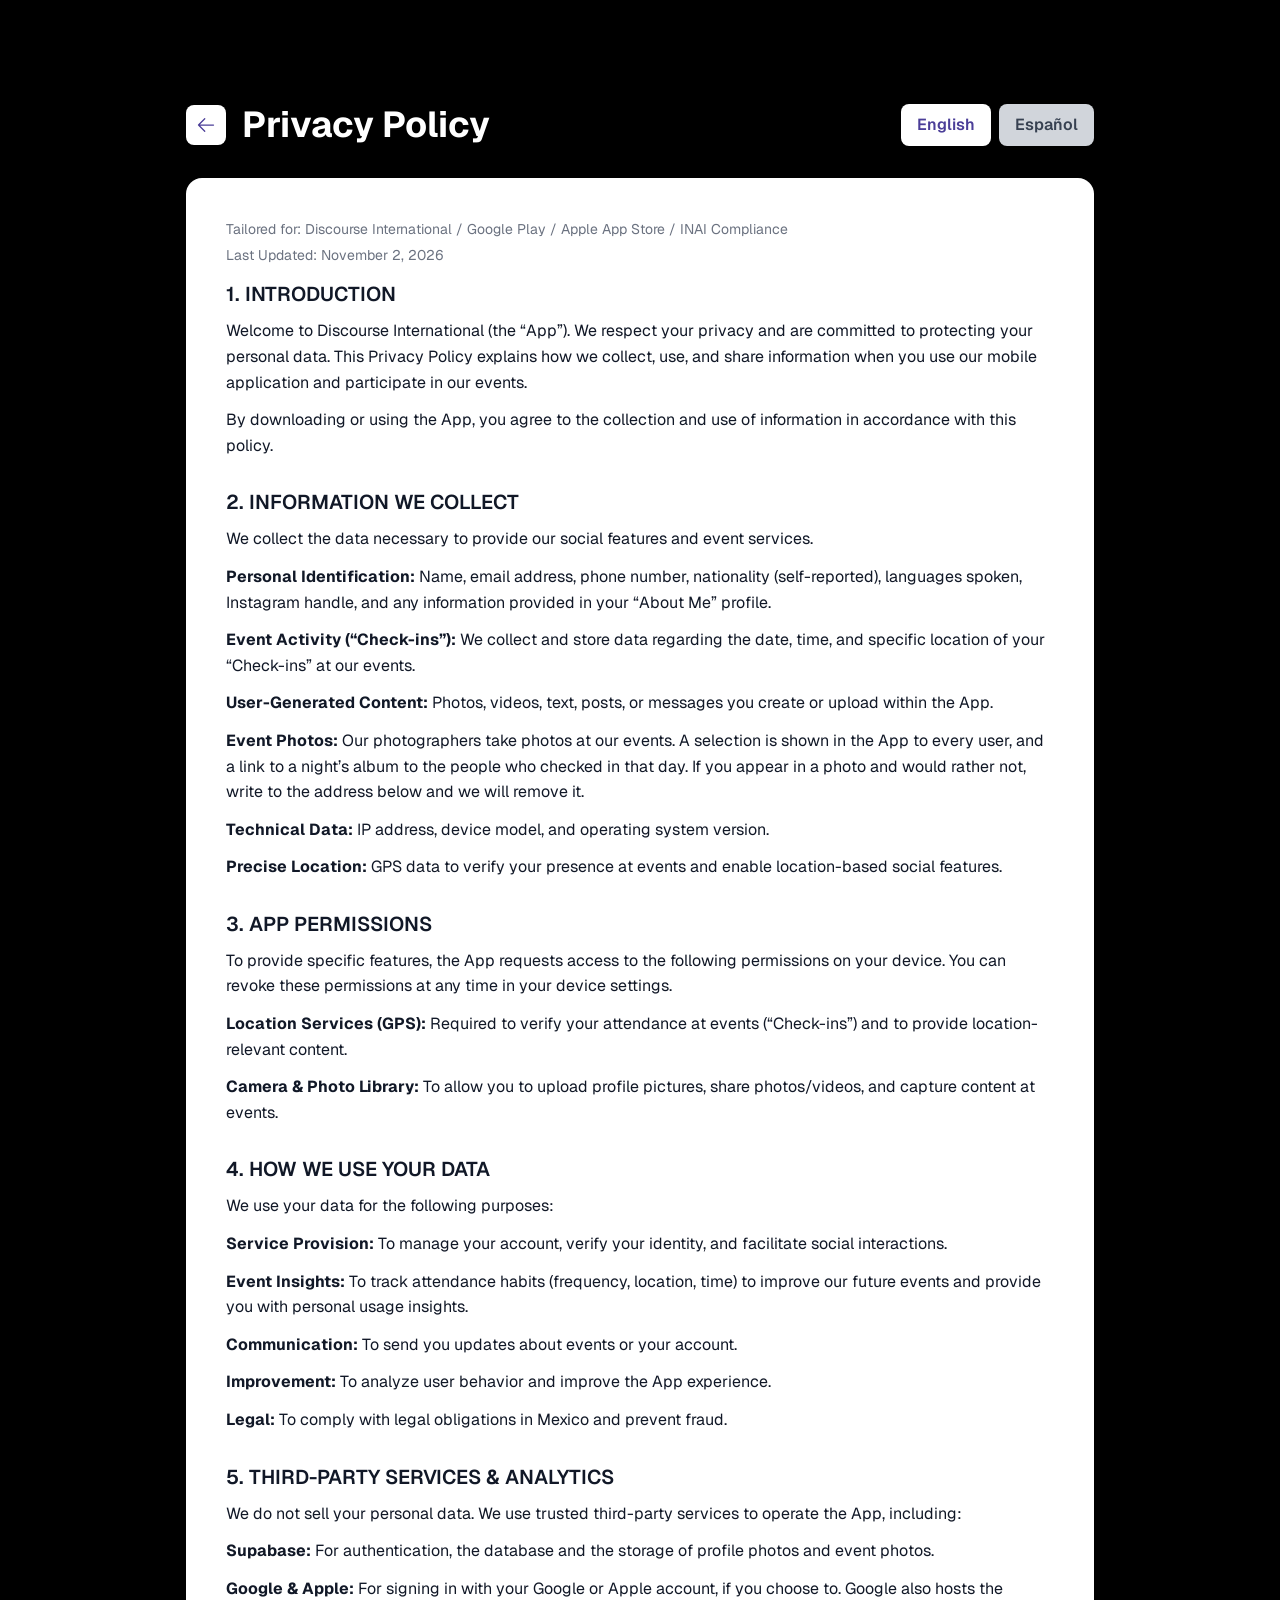
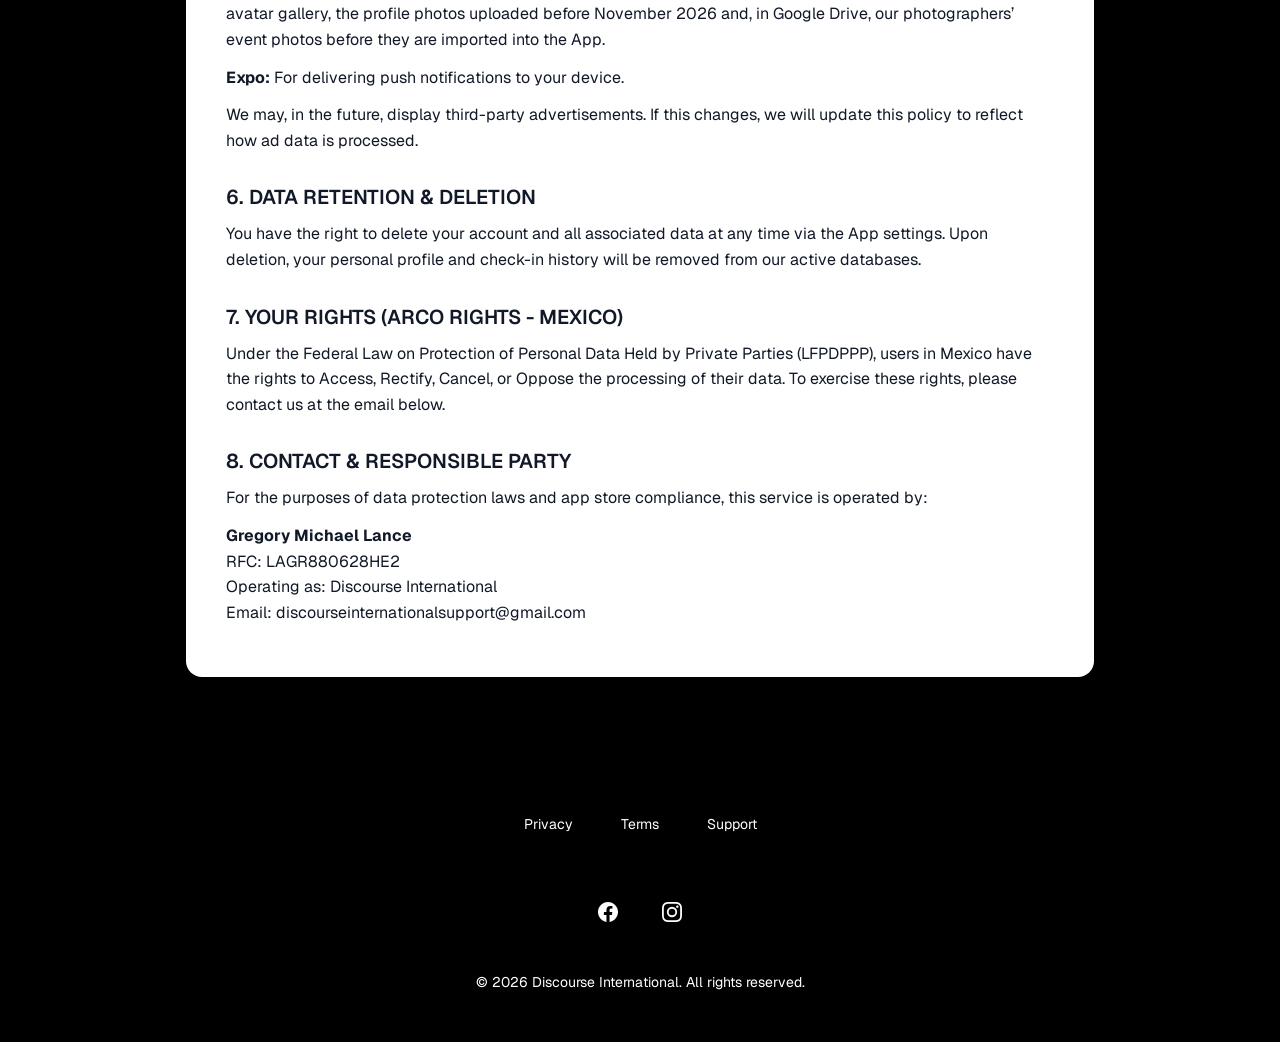
==== privacy.html @ 1c08fb24 "Discourse International website: static site for GitHub Pages Home, privacy policy, terms of service" ====
<!doctype html>
<html lang="en">
<head>
<meta charset="utf-8">
<meta name="viewport" content="width=device-width, initial-scale=1">
<title>Privacy Policy · Discourse International</title>
<meta name="description" content="Privacy policy of the Discourse International app.">
<link rel="canonical" href="https://discourseinternational.com/privacy">
<meta property="og:title" content="Privacy Policy · Discourse International">
<meta property="og:description" content="Privacy policy of the Discourse International app.">
<meta property="og:image" content="https://discourseinternational.com/assets/discourse-home.jpg">
<meta name="theme-color" content="#000000">
<link rel="icon" href="/favicon.ico" sizes="48x48">
<link rel="preconnect" href="https://fonts.googleapis.com">
<link rel="preconnect" href="https://fonts.gstatic.com" crossorigin>
<link rel="stylesheet" href="https://fonts.googleapis.com/css2?family=Geist:wght@400;600;700&family=Geist+Mono:wght@300;400;600;700&display=swap">
<link rel="stylesheet" href="/assets/site.css">
</head>
<body>
<main class="page">
  <header class="bar">
    <div class="bar-title">
      <a class="back" href="/" aria-label="Back to home"><svg xmlns="http://www.w3.org/2000/svg" fill="none" viewBox="0 0 24 24" stroke-width="1.5" stroke="currentColor" aria-hidden="true"><path stroke-linecap="round" stroke-linejoin="round" d="M10.5 19.5 3 12m0 0 7.5-7.5M3 12h18"></path></svg></a>
      <h1><span data-lang="en">Privacy Policy</span><span data-lang="es" hidden>Política de privacidad</span></h1>
    </div>
    <div class="lang" role="group" aria-label="Language">
      <button type="button" data-set="en" aria-pressed="true">English</button>
      <button type="button" data-set="es" aria-pressed="false">Español</button>
    </div>
  </header>
  <div class="card">
    <section data-lang="en" lang="en">
<p class="meta">Tailored for: Discourse International / Google Play / Apple App Store / INAI Compliance</p>
<p class="meta">Last Updated: November 2, 2026</p>
<h2>1. INTRODUCTION</h2>
<p>Welcome to Discourse International (the &ldquo;App&rdquo;). We respect your privacy and are committed to protecting your personal data. This Privacy Policy explains how we collect, use, and share information when you use our mobile application and participate in our events.</p>
<p>By downloading or using the App, you agree to the collection and use of information in accordance with this policy.</p>
<h2>2. INFORMATION WE COLLECT</h2>
<p>We collect the data necessary to provide our social features and event services.</p>
<p><strong>Personal Identification:</strong> Name, email address, phone number, nationality (self-reported), languages spoken, Instagram handle, and any information provided in your &ldquo;About Me&rdquo; profile.</p>
<p><strong>Event Activity (&ldquo;Check-ins&rdquo;):</strong> We collect and store data regarding the date, time, and specific location of your &ldquo;Check-ins&rdquo; at our events.</p>
<p><strong>User-Generated Content:</strong> Photos, videos, text, posts, or messages you create or upload within the App.</p>
<p><strong>Event Photos:</strong> Our photographers take photos at our events. A selection is shown in the App to every user, and a link to a night&rsquo;s album to the people who checked in that day. If you appear in a photo and would rather not, write to the address below and we will remove it.</p>
<p><strong>Technical Data:</strong> IP address, device model, and operating system version.</p>
<p><strong>Precise Location:</strong> GPS data to verify your presence at events and enable location-based social features.</p>
<h2>3. APP PERMISSIONS</h2>
<p>To provide specific features, the App requests access to the following permissions on your device. You can revoke these permissions at any time in your device settings.</p>
<p><strong>Location Services (GPS):</strong> Required to verify your attendance at events (&ldquo;Check-ins&rdquo;) and to provide location-relevant content.</p>
<p><strong>Camera & Photo Library:</strong> To allow you to upload profile pictures, share photos/videos, and capture content at events.</p>
<h2>4. HOW WE USE YOUR DATA</h2>
<p>We use your data for the following purposes:</p>
<p><strong>Service Provision:</strong> To manage your account, verify your identity, and facilitate social interactions.</p>
<p><strong>Event Insights:</strong> To track attendance habits (frequency, location, time) to improve our future events and provide you with personal usage insights.</p>
<p><strong>Communication:</strong> To send you updates about events or your account.</p>
<p><strong>Improvement:</strong> To analyze user behavior and improve the App experience.</p>
<p><strong>Legal:</strong> To comply with legal obligations in Mexico and prevent fraud.</p>
<h2>5. THIRD-PARTY SERVICES & ANALYTICS</h2>
<p>We do not sell your personal data. We use trusted third-party services to operate the App, including:</p>
<p><strong>Supabase:</strong> For authentication, the database and the storage of profile photos and event photos.</p>
<p><strong>Google & Apple:</strong> For signing in with your Google or Apple account, if you choose to. Google also hosts the avatar gallery, the profile photos uploaded before November 2026 and, in Google Drive, our photographers&rsquo; event photos before they are imported into the App.</p>
<p><strong>Expo:</strong> For delivering push notifications to your device.</p>
<p>We may, in the future, display third-party advertisements. If this changes, we will update this policy to reflect how ad data is processed.</p>
<h2>6. DATA RETENTION & DELETION</h2>
<p>You have the right to delete your account and all associated data at any time via the App settings. Upon deletion, your personal profile and check-in history will be removed from our active databases.</p>
<h2>7. YOUR RIGHTS (ARCO RIGHTS - MEXICO)</h2>
<p>Under the Federal Law on Protection of Personal Data Held by Private Parties (LFPDPPP), users in Mexico have the rights to Access, Rectify, Cancel, or Oppose the processing of their data. To exercise these rights, please contact us at the email below.</p>
<h2>8. CONTACT & RESPONSIBLE PARTY</h2>
<p>For the purposes of data protection laws and app store compliance, this service is operated by:</p>
<p><strong>Gregory Michael Lance</strong><br>RFC: LAGR880628HE2<br>Operating as: Discourse International<br>Email: discourseinternationalsupport@gmail.com</p>
    </section>
    <section data-lang="es" lang="es" hidden>
<p class="meta">Diseñado para cumplimiento con INAI, Google Play y Apple App Store.</p>
<p class="meta">Última actualización: 2 de noviembre de 2026</p>
<h2>1. INTRODUCCIÓN</h2>
<p>Bienvenido a Discourse International (la &ldquo;App&rdquo;). Respetamos su privacidad y estamos comprometidos con la protección de sus datos personales. Este Aviso de Privacidad explica cómo recopilamos, usamos y compartimos su información cuando utiliza nuestra aplicación móvil y participa en nuestros eventos.</p>
<p>Al descargar o utilizar la App, usted acepta la recopilación y uso de información de acuerdo con esta política.</p>
<h2>2. INFORMACIÓN QUE RECOPILAMOS</h2>
<p>Recopilamos los datos necesarios para proporcionar nuestras funciones sociales y servicios de eventos.</p>
<p><strong>Identificación Personal:</strong> Nombre, correo electrónico, número de teléfono, nacionalidad (autorreportada), idiomas que habla, usuario de Instagram y cualquier información proporcionada en la sección &ldquo;Sobre mí&rdquo; de su perfil.</p>
<p><strong>Actividad en Eventos (&ldquo;Check-ins&rdquo;):</strong> Recopilamos y almacenamos datos sobre la fecha, hora y ubicación específica de sus registros de asistencia (&ldquo;check-ins&rdquo;) en nuestros eventos.</p>
<p><strong>Contenido Generado por el Usuario:</strong> Fotos, videos, texto, publicaciones o mensajes que usted crea o sube dentro de la App.</p>
<p><strong>Fotos de Eventos:</strong> Nuestros fotógrafos toman fotos en nuestros eventos. Una selección se muestra en la App a todos los usuarios, y el enlace al álbum de una noche a las personas que hicieron check-in ese día. Si aparece en una foto y prefiere no aparecer, escríbanos a la dirección indicada abajo y la retiraremos.</p>
<p><strong>Datos Técnicos:</strong> Dirección IP, modelo del dispositivo y versión del sistema operativo.</p>
<p><strong>Ubicación Precisa:</strong> Datos GPS para verificar su presencia en los eventos y habilitar funciones sociales basadas en la ubicación.</p>
<h2>3. PERMISOS DE LA APP</h2>
<p>Para proporcionar funciones específicas, la App solicita acceso a los siguientes permisos en su dispositivo. Puede revocar estos permisos en cualquier momento desde la configuración de su dispositivo.</p>
<p><strong>Servicios de Ubicación (GPS):</strong> Requerido para verificar su asistencia a eventos (&ldquo;Check-ins&rdquo;) y proporcionar contenido relevante según su ubicación.</p>
<p><strong>Cámara y Galería de Fotos:</strong> Para permitirle subir fotos de perfil, compartir fotos/videos y capturar contenido en eventos.</p>
<h2>4. USO DE SUS DATOS</h2>
<p>Utilizamos sus datos para los siguientes fines:</p>
<p><strong>Prestación del Servicio:</strong> Para gestionar su cuenta, verificar su identidad y facilitar interacciones sociales.</p>
<p><strong>Estadísticas de Eventos:</strong> Para analizar hábitos de asistencia (frecuencia, ubicación, hora) con el fin de mejorar nuestros futuros eventos y proporcionarle estadísticas personales de uso.</p>
<p><strong>Comunicación:</strong> Para enviarle actualizaciones sobre eventos o sobre su cuenta.</p>
<p><strong>Mejora:</strong> Para analizar el comportamiento del usuario y mejorar la experiencia de la App.</p>
<p><strong>Legal:</strong> Para cumplir con obligaciones legales en México y prevenir fraudes.</p>
<h2>5. SERVICIOS DE TERCEROS Y ANÁLISIS</h2>
<p>No vendemos sus datos personales. Utilizamos servicios de terceros de confianza para operar la App, incluyendo:</p>
<p><strong>Supabase:</strong> Para la autenticación, la base de datos y el almacenamiento de las fotos de perfil y de las fotos de eventos.</p>
<p><strong>Google y Apple:</strong> Para iniciar sesión con su cuenta de Google o de Apple, si elige esa opción. Google también aloja la galería de avatares, las fotos de perfil subidas antes de noviembre de 2026 y, en Google Drive, las fotos de eventos de nuestros fotógrafos antes de importarse a la App.</p>
<p><strong>Expo:</strong> Para enviar las notificaciones push a su dispositivo.</p>
<p>Podemos, en el futuro, mostrar publicidad de terceros. Si esto cambia, actualizaremos esta política para reflejar cómo se procesan los datos publicitarios.</p>
<h2>6. RETENCIÓN Y ELIMINACIÓN DE DATOS</h2>
<p>Usted tiene derecho a eliminar su cuenta y todos los datos asociados en cualquier momento a través de la configuración de la App. Al eliminarla, su perfil personal e historial de check-ins se eliminarán de nuestras bases de datos activas.</p>
<h2>7. SUS DERECHOS (DERECHOS ARCO)</h2>
<p>De conformidad con la Ley Federal de Protección de Datos Personales en Posesión de los Particulares (LFPDPPP), los usuarios en México tienen los derechos de Acceso, Rectificación, Cancelación u Oposición al tratamiento de sus datos. Para ejercer estos derechos, por favor contáctenos en el correo electrónico a continuación.</p>
<h2>8. CONTACTO Y RESPONSABLE</h2>
<p>Para efectos de las leyes de protección de datos y cumplimiento con las tiendas de aplicaciones, el responsable de sus datos es:</p>
<p><strong>Gregory Michael Lance</strong><br>RFC: LAGR880628HE2<br>Operando como: Discourse International<br>Email: discourseinternationalsupport@gmail.com</p>
    </section>
  </div>
</main>
<footer>
  <nav class="links" aria-label="Site">
    <a href="/privacy"><span data-lang="en">Privacy</span><span data-lang="es" hidden>Privacidad</span></a>
    <a href="/terms"><span data-lang="en">Terms</span><span data-lang="es" hidden>Términos</span></a>
    <a href="/support"><span data-lang="en">Support</span><span data-lang="es" hidden>Soporte</span></a>
  </nav>
  <div class="social">
    <a href="https://www.facebook.com/p/Discourse-MX-100095042583812/"><span class="sr-only">Facebook</span><svg fill="currentColor" viewBox="0 0 24 24" aria-hidden="true"><path fill-rule="evenodd" d="M22 12c0-5.523-4.477-10-10-10S2 6.477 2 12c0 4.991 3.657 9.128 8.438 9.878v-6.987h-2.54V12h2.54V9.797c0-2.506 1.492-3.89 3.777-3.89 1.094 0 2.238.195 2.238.195v2.46h-1.26c-1.243 0-1.63.771-1.63 1.562V12h2.773l-.443 2.89h-2.33v6.988C18.343 21.128 22 16.991 22 12z" clip-rule="evenodd"></path></svg></a>
    <a href="https://www.instagram.com/discourse_mx/"><span class="sr-only">Instagram</span><svg fill="currentColor" viewBox="0 0 24 24" aria-hidden="true"><path fill-rule="evenodd" d="M12.315 2c2.43 0 2.784.013 3.808.06 1.064.049 1.791.218 2.427.465a4.902 4.902 0 011.772 1.153 4.902 4.902 0 011.153 1.772c.247.636.416 1.363.465 2.427.048 1.067.06 1.407.06 4.123v.08c0 2.643-.012 2.987-.06 4.043-.049 1.064-.218 1.791-.465 2.427a4.902 4.902 0 01-1.153 1.772 4.902 4.902 0 01-1.772 1.153c-.636.247-1.363.416-2.427.465-1.067.048-1.407.06-4.123.06h-.08c-2.643 0-2.987-.012-4.043-.06-1.064-.049-1.791-.218-2.427-.465a4.902 4.902 0 01-1.772-1.153 4.902 4.902 0 01-1.153-1.772c-.247-.636-.416-1.363-.465-2.427-.047-1.024-.06-1.379-.06-3.808v-.63c0-2.43.013-2.784.06-3.808.049-1.064.218-1.791.465-2.427a4.902 4.902 0 011.153-1.772A4.902 4.902 0 015.45 2.525c.636-.247 1.363-.416 2.427-.465C8.901 2.013 9.256 2 11.685 2h.63zm-.081 1.802h-.468c-2.456 0-2.784.011-3.807.058-.975.045-1.504.207-1.857.344-.467.182-.8.398-1.15.748-.35.35-.566.683-.748 1.15-.137.353-.3.882-.344 1.857-.047 1.023-.058 1.351-.058 3.807v.468c0 2.456.011 2.784.058 3.807.045.975.207 1.504.344 1.857.182.466.399.8.748 1.15.35.35.683.566 1.15.748.353.137.882.3 1.857.344 1.054.048 1.37.058 4.041.058h.08c2.597 0 2.917-.01 3.96-.058.976-.045 1.505-.207 1.858-.344.466-.182.8-.398 1.15-.748.35-.35.566-.683.748-1.15.137-.353.3-.882.344-1.857.048-1.055.058-1.37.058-4.041v-.08c0-2.597-.01-2.917-.058-3.96-.045-.976-.207-1.505-.344-1.858a3.097 3.097 0 00-.748-1.15 3.098 3.098 0 00-1.15-.748c-.353-.137-.882-.3-1.857-.344-1.023-.047-1.351-.058-3.807-.058zM12 6.865a5.135 5.135 0 110 10.27 5.135 5.135 0 010-10.27zm0 1.802a3.333 3.333 0 100 6.666 3.333 3.333 0 000-6.666zm5.338-3.205a1.2 1.2 0 110 2.4 1.2 1.2 0 010-2.4z" clip-rule="evenodd"></path></svg></a>
  </div>
  <p class="copy">© 2026 Discourse International. All rights reserved.</p>
</footer>
<script>
(function () {
  var buttons = document.querySelectorAll('.lang button');
  function show(lang) {
    document.querySelectorAll('[data-lang]').forEach(function (el) { el.hidden = el.dataset.lang !== lang; });
    buttons.forEach(function (b) { b.setAttribute('aria-pressed', String(b.dataset.set === lang)); });
    document.documentElement.lang = lang;
    try { localStorage.setItem('lang', lang); } catch (e) {}
  }
  buttons.forEach(function (b) { b.addEventListener('click', function () { show(b.dataset.set); }); });
  var fromUrl = new URLSearchParams(location.search).get('lang');
  var saved = null;
  try { saved = localStorage.getItem('lang'); } catch (e) {}
  var nav = (navigator.language || '').toLowerCase().indexOf('es') === 0 ? 'es' : 'en';
  var lang = fromUrl || saved || nav;
  show(lang === 'es' ? 'es' : 'en');
})();
</script>
</body>
</html>
---- assets/site.css ----
:root {
  --sans: "Geist", -apple-system, "Segoe UI", Roboto, Helvetica, Arial, sans-serif;
  --mono: "Geist Mono", ui-monospace, SFMono-Regular, Menlo, Consolas, monospace;
  --accent: #4b3e98;
  --ink: #111827;
  --muted: #6b7280;
}

* { box-sizing: border-box; }
html { background: #000; color: #fff; font: 16px/1.6 var(--sans); -webkit-text-size-adjust: 100%; }
body { margin: 0; min-height: 100vh; display: flex; flex-direction: column; }
main { flex: 1; }
a { color: inherit; }
[hidden] { display: none !important; }
.sr-only { position: absolute; width: 1px; height: 1px; padding: 0; margin: -1px; overflow: hidden; clip: rect(0, 0, 0, 0); white-space: nowrap; border: 0; }

/* Home */
.hero { position: relative; min-height: 100svh; display: flex; align-items: center; justify-content: center; overflow: hidden; }
.hero-bg { position: absolute; inset: 0; margin: 16px; border-radius: 16px; background: url(/assets/discourse-home.jpg) center / cover no-repeat; opacity: .5; }
.marquee { pointer-events: none; position: absolute; inset: 0; display: flex; flex-direction: column; justify-content: center; gap: 48px; opacity: .1; }
.row { display: flex; white-space: nowrap; }
.track { display: inline-flex; font-family: var(--mono); font-size: 30px; font-weight: 700; letter-spacing: .05em; color: #9ca3af; }
.track span { margin: 0 16px; }
.track.left { animation: scroll-left 180s linear infinite; }
.track.right { animation: scroll-right 180s linear infinite; }
@keyframes scroll-left { from { transform: translateX(0); } to { transform: translateX(-50%); } }
@keyframes scroll-right { from { transform: translateX(-50%); } to { transform: translateX(0); } }
@media (prefers-reduced-motion: reduce) { .track { animation: none; } }
.hero-text { position: relative; z-index: 2; text-align: center; padding: 0 16px; }
.hero h1 {
  margin: 0; font-family: var(--mono); font-weight: 600; letter-spacing: .05em; line-height: 1;
  font-size: clamp(48px, 12vw, 128px);
  background: linear-gradient(90deg, #f6339a, #8e51ff); -webkit-background-clip: text; background-clip: text; color: transparent;
  text-shadow: 0 1px 2px rgba(0, 0, 0, .05);
}
.hero p { margin: 16px 0 0; font-family: var(--mono); font-weight: 300; letter-spacing: .025em; font-size: clamp(16px, 2.5vw, 30px); }
@media (min-width: 640px) { .hero-bg { margin: 32px; } .marquee { gap: 80px; } .track { font-size: 48px; } .track span { margin: 0 32px; } .hero p { margin-top: 24px; } }
@media (min-width: 1024px) { .hero-bg { margin: 64px; } .marquee { gap: 112px; } .track { font-size: 60px; } }

/* Pages with a card */
.page { padding: 24px 16px; max-width: 1100px; margin: 0 auto; width: 100%; }
@media (min-width: 640px) { .page { padding: 48px; } }
@media (min-width: 1024px) { .page { padding: 96px; } }
.bar { display: flex; flex-direction: column; align-items: flex-start; justify-content: space-between; gap: 16px; margin-bottom: 24px; }
@media (min-width: 640px) { .bar { flex-direction: row; align-items: center; } }
.bar-title { display: flex; align-items: center; gap: 16px; }
.bar h1 { margin: 0; font-size: 30px; font-weight: 700; }
@media (min-width: 640px) { .bar h1 { font-size: 36px; } }
.back { display: flex; width: 40px; height: 40px; align-items: center; justify-content: center; border-radius: 8px; background: #fff; color: var(--accent); box-shadow: 0 4px 6px -1px rgba(0, 0, 0, .3); }
.back:hover { background: #f3f4f6; }
.back svg { width: 20px; height: 20px; }
.lang { display: flex; flex-wrap: wrap; gap: 8px; }
.lang button { cursor: pointer; border: 0; border-radius: 8px; padding: 8px 16px; font: inherit; font-weight: 600; background: #d1d5db; color: #374151; }
.lang button[aria-pressed="true"] { background: #fff; color: var(--accent); }
.card { border-radius: 16px; background: #fff; color: var(--ink); padding: 24px; }
@media (min-width: 640px) { .card { padding: 40px; } }
.card h2 { font-size: 20px; font-weight: 600; margin: 28px 0 8px; }
.card h2:first-of-type { margin-top: 12px; }
.card p { margin: 0 0 12px; }
.card ul { margin: 0 0 12px; padding-left: 24px; }
.card li { margin: 4px 0; }
.card .meta { color: var(--muted); font-size: 14px; margin: 0 0 4px; }
.card a { color: var(--accent); }

/* Support */
.support .block { display: grid; gap: 24px; padding: 32px 0; border-top: 1px solid #e5e7eb; }
.support .block:first-child { border-top: 0; padding-top: 8px; }
@media (min-width: 768px) { .support .block { grid-template-columns: 1fr 2fr; gap: 48px; } }
.support .lead h2 { font-size: 30px; font-weight: 700; margin: 0 0 8px; }
.support .lead p { color: var(--muted); }
.support .tile { border-radius: 16px; background: #f9fafb; padding: 24px; max-width: 360px; }
.support .tile h3 { margin: 0 0 12px; font-size: 16px; font-weight: 600; }
.support dl { margin: 0; display: grid; grid-template-columns: auto 1fr; gap: 4px 16px; font-size: 14px; }
.support dt { color: var(--muted); }
.support dd { margin: 0; font-weight: 600; }
.support address { font-style: normal; color: var(--muted); font-size: 14px; }

/* Footer */
footer { max-width: 80rem; margin: 0 auto; padding: 40px 24px 48px; text-align: center; }
.links { display: flex; flex-wrap: wrap; justify-content: center; gap: 12px 48px; font-size: 14px; }
.links a { text-decoration: none; }
.links a:hover { color: var(--accent); }
.social { margin-top: 64px; display: flex; justify-content: center; gap: 40px; }
.social a:hover { color: var(--accent); }
.social svg { width: 24px; height: 24px; }
.copy { margin: 40px 0 0; font-size: 14px; }
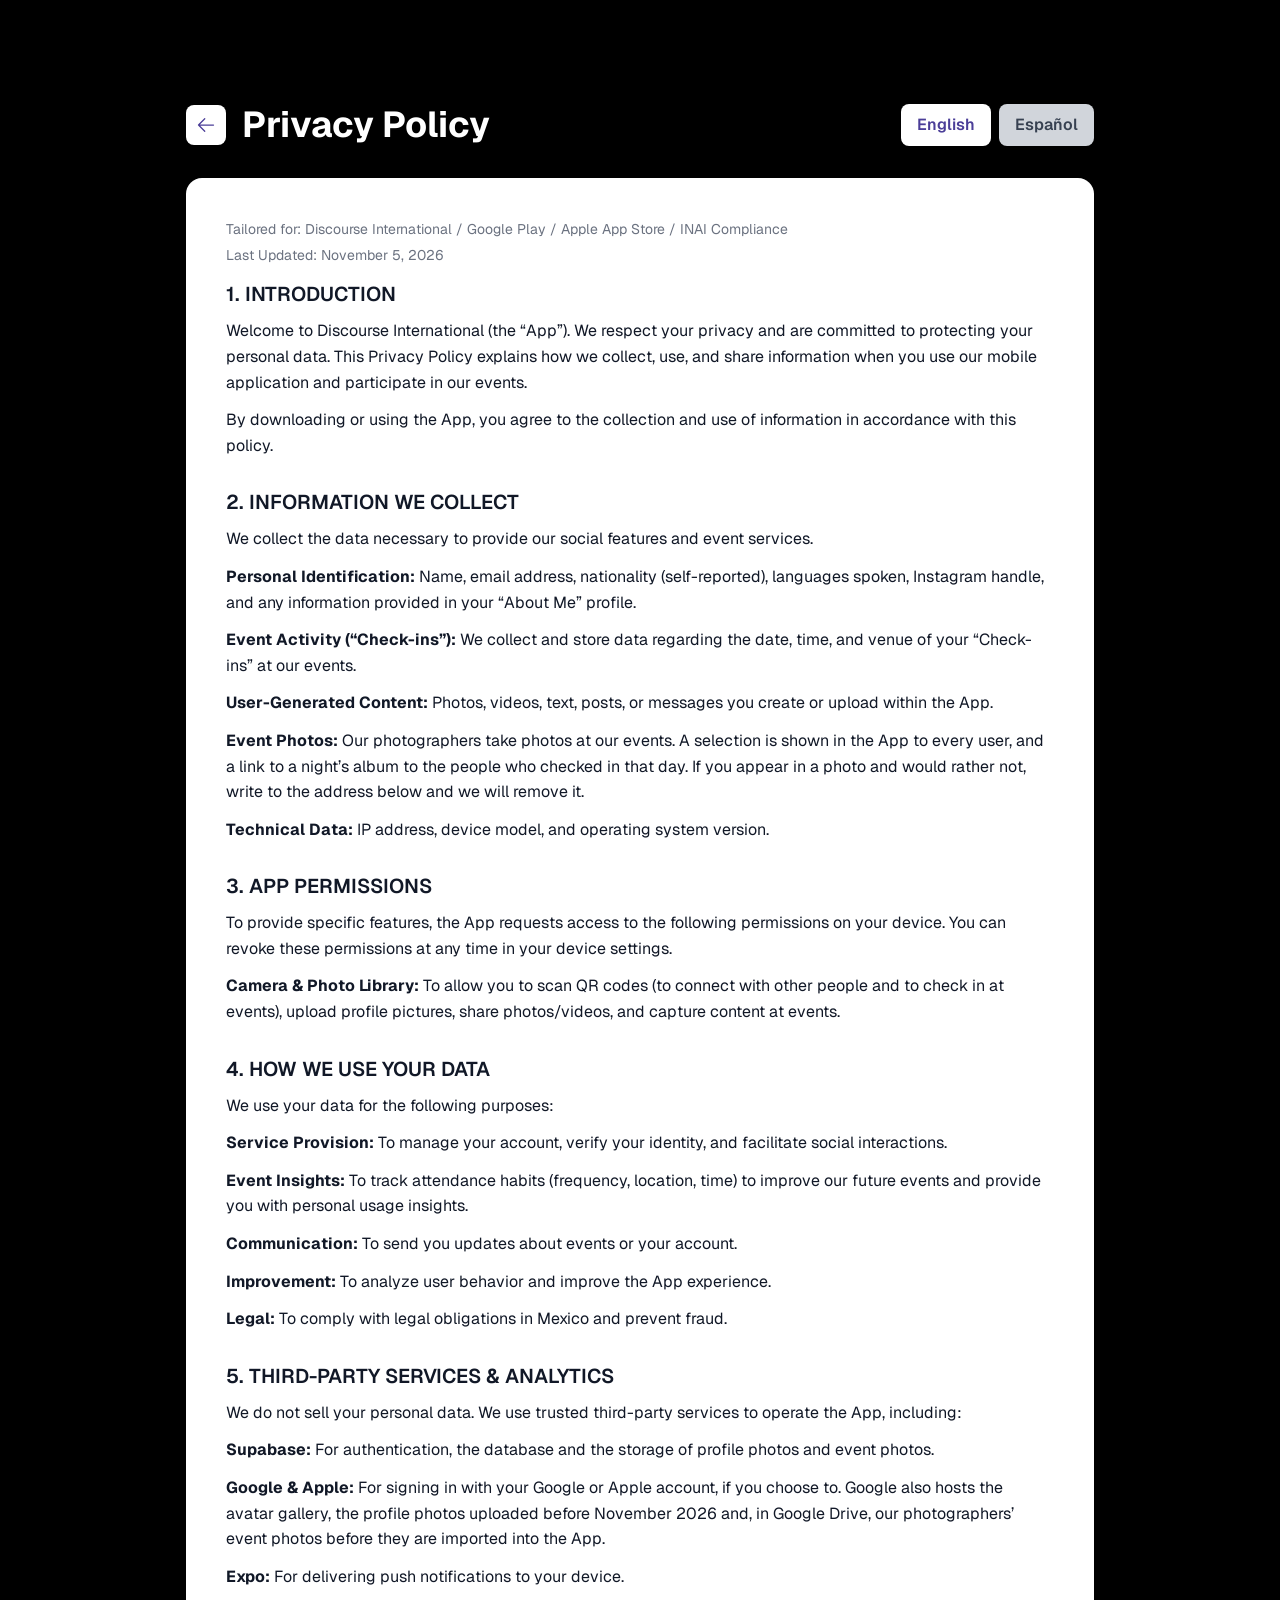
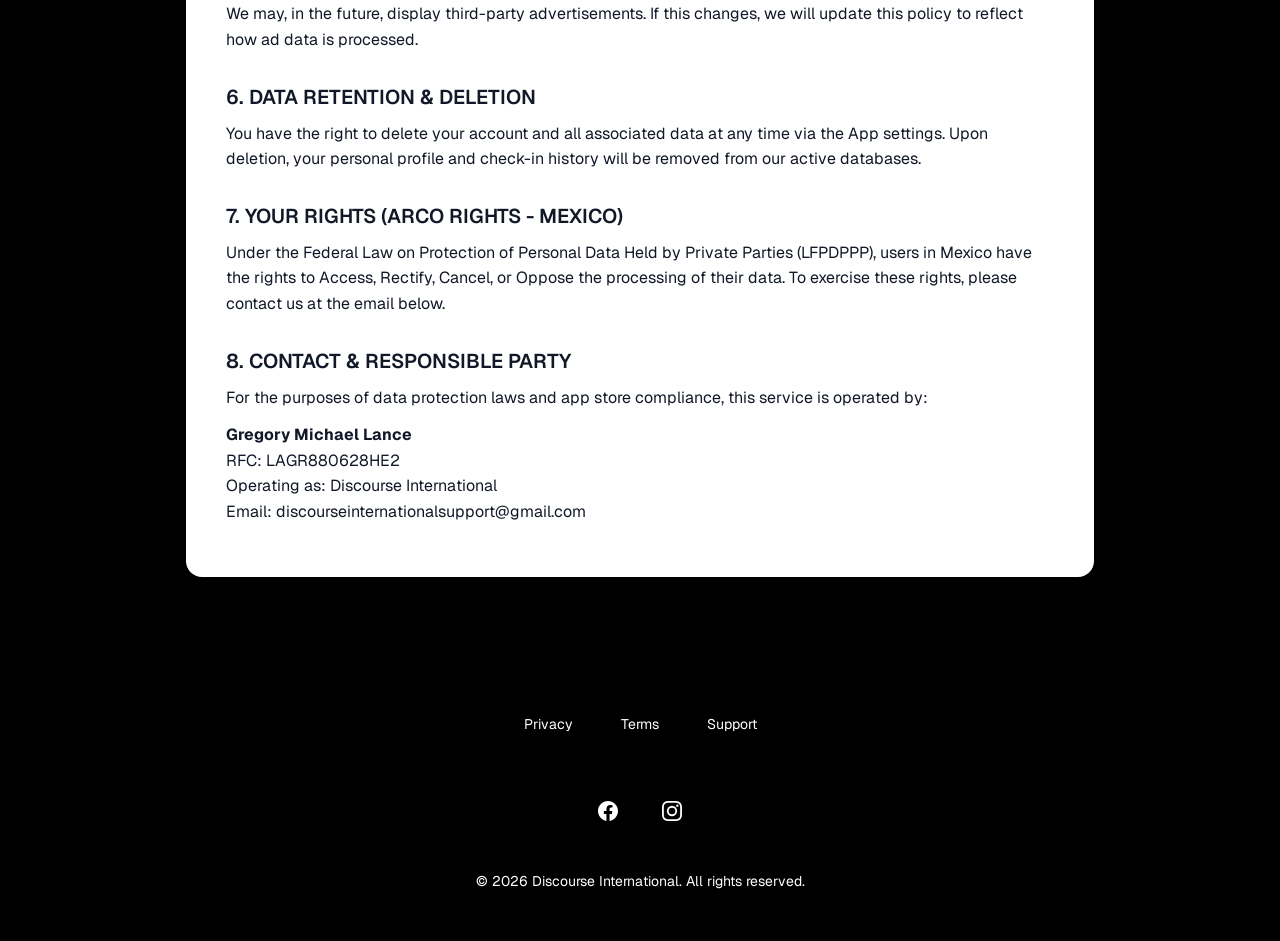
==== commit c2cbc8be: "Privacy page: no phone number, no GPS location (generated from the app screen, 2026-11-05) Rebuilt w" ====
--- a/privacy.html
+++ b/privacy.html
@@ -31,22 +31,20 @@
   <div class="card">
     <section data-lang="en" lang="en">
 <p class="meta">Tailored for: Discourse International / Google Play / Apple App Store / INAI Compliance</p>
-<p class="meta">Last Updated: November 2, 2026</p>
+<p class="meta">Last Updated: November 5, 2026</p>
 <h2>1. INTRODUCTION</h2>
 <p>Welcome to Discourse International (the &ldquo;App&rdquo;). We respect your privacy and are committed to protecting your personal data. This Privacy Policy explains how we collect, use, and share information when you use our mobile application and participate in our events.</p>
 <p>By downloading or using the App, you agree to the collection and use of information in accordance with this policy.</p>
 <h2>2. INFORMATION WE COLLECT</h2>
 <p>We collect the data necessary to provide our social features and event services.</p>
-<p><strong>Personal Identification:</strong> Name, email address, phone number, nationality (self-reported), languages spoken, Instagram handle, and any information provided in your &ldquo;About Me&rdquo; profile.</p>
-<p><strong>Event Activity (&ldquo;Check-ins&rdquo;):</strong> We collect and store data regarding the date, time, and specific location of your &ldquo;Check-ins&rdquo; at our events.</p>
+<p><strong>Personal Identification:</strong> Name, email address, nationality (self-reported), languages spoken, Instagram handle, and any information provided in your &ldquo;About Me&rdquo; profile.</p>
+<p><strong>Event Activity (&ldquo;Check-ins&rdquo;):</strong> We collect and store data regarding the date, time, and venue of your &ldquo;Check-ins&rdquo; at our events.</p>
 <p><strong>User-Generated Content:</strong> Photos, videos, text, posts, or messages you create or upload within the App.</p>
 <p><strong>Event Photos:</strong> Our photographers take photos at our events. A selection is shown in the App to every user, and a link to a night&rsquo;s album to the people who checked in that day. If you appear in a photo and would rather not, write to the address below and we will remove it.</p>
 <p><strong>Technical Data:</strong> IP address, device model, and operating system version.</p>
-<p><strong>Precise Location:</strong> GPS data to verify your presence at events and enable location-based social features.</p>
 <h2>3. APP PERMISSIONS</h2>
 <p>To provide specific features, the App requests access to the following permissions on your device. You can revoke these permissions at any time in your device settings.</p>
-<p><strong>Location Services (GPS):</strong> Required to verify your attendance at events (&ldquo;Check-ins&rdquo;) and to provide location-relevant content.</p>
-<p><strong>Camera & Photo Library:</strong> To allow you to upload profile pictures, share photos/videos, and capture content at events.</p>
+<p><strong>Camera & Photo Library:</strong> To allow you to scan QR codes (to connect with other people and to check in at events), upload profile pictures, share photos/videos, and capture content at events.</p>
 <h2>4. HOW WE USE YOUR DATA</h2>
 <p>We use your data for the following purposes:</p>
 <p><strong>Service Provision:</strong> To manage your account, verify your identity, and facilitate social interactions.</p>
@@ -70,22 +68,20 @@
     </section>
     <section data-lang="es" lang="es" hidden>
 <p class="meta">Diseñado para cumplimiento con INAI, Google Play y Apple App Store.</p>
-<p class="meta">Última actualización: 2 de noviembre de 2026</p>
+<p class="meta">Última actualización: 5 de noviembre de 2026</p>
 <h2>1. INTRODUCCIÓN</h2>
 <p>Bienvenido a Discourse International (la &ldquo;App&rdquo;). Respetamos su privacidad y estamos comprometidos con la protección de sus datos personales. Este Aviso de Privacidad explica cómo recopilamos, usamos y compartimos su información cuando utiliza nuestra aplicación móvil y participa en nuestros eventos.</p>
 <p>Al descargar o utilizar la App, usted acepta la recopilación y uso de información de acuerdo con esta política.</p>
 <h2>2. INFORMACIÓN QUE RECOPILAMOS</h2>
 <p>Recopilamos los datos necesarios para proporcionar nuestras funciones sociales y servicios de eventos.</p>
-<p><strong>Identificación Personal:</strong> Nombre, correo electrónico, número de teléfono, nacionalidad (autorreportada), idiomas que habla, usuario de Instagram y cualquier información proporcionada en la sección &ldquo;Sobre mí&rdquo; de su perfil.</p>
-<p><strong>Actividad en Eventos (&ldquo;Check-ins&rdquo;):</strong> Recopilamos y almacenamos datos sobre la fecha, hora y ubicación específica de sus registros de asistencia (&ldquo;check-ins&rdquo;) en nuestros eventos.</p>
+<p><strong>Identificación Personal:</strong> Nombre, correo electrónico, nacionalidad (autorreportada), idiomas que habla, usuario de Instagram y cualquier información proporcionada en la sección &ldquo;Sobre mí&rdquo; de su perfil.</p>
+<p><strong>Actividad en Eventos (&ldquo;Check-ins&rdquo;):</strong> Recopilamos y almacenamos datos sobre la fecha, la hora y el lugar del evento de sus registros de asistencia (&ldquo;check-ins&rdquo;) en nuestros eventos.</p>
 <p><strong>Contenido Generado por el Usuario:</strong> Fotos, videos, texto, publicaciones o mensajes que usted crea o sube dentro de la App.</p>
 <p><strong>Fotos de Eventos:</strong> Nuestros fotógrafos toman fotos en nuestros eventos. Una selección se muestra en la App a todos los usuarios, y el enlace al álbum de una noche a las personas que hicieron check-in ese día. Si aparece en una foto y prefiere no aparecer, escríbanos a la dirección indicada abajo y la retiraremos.</p>
 <p><strong>Datos Técnicos:</strong> Dirección IP, modelo del dispositivo y versión del sistema operativo.</p>
-<p><strong>Ubicación Precisa:</strong> Datos GPS para verificar su presencia en los eventos y habilitar funciones sociales basadas en la ubicación.</p>
 <h2>3. PERMISOS DE LA APP</h2>
 <p>Para proporcionar funciones específicas, la App solicita acceso a los siguientes permisos en su dispositivo. Puede revocar estos permisos en cualquier momento desde la configuración de su dispositivo.</p>
-<p><strong>Servicios de Ubicación (GPS):</strong> Requerido para verificar su asistencia a eventos (&ldquo;Check-ins&rdquo;) y proporcionar contenido relevante según su ubicación.</p>
-<p><strong>Cámara y Galería de Fotos:</strong> Para permitirle subir fotos de perfil, compartir fotos/videos y capturar contenido en eventos.</p>
+<p><strong>Cámara y Galería de Fotos:</strong> Para permitirle escanear códigos QR (para conectar con otras personas y registrar su asistencia a eventos), subir fotos de perfil, compartir fotos/videos y capturar contenido en eventos.</p>
 <h2>4. USO DE SUS DATOS</h2>
 <p>Utilizamos sus datos para los siguientes fines:</p>
 <p><strong>Prestación del Servicio:</strong> Para gestionar su cuenta, verificar su identidad y facilitar interacciones sociales.</p>
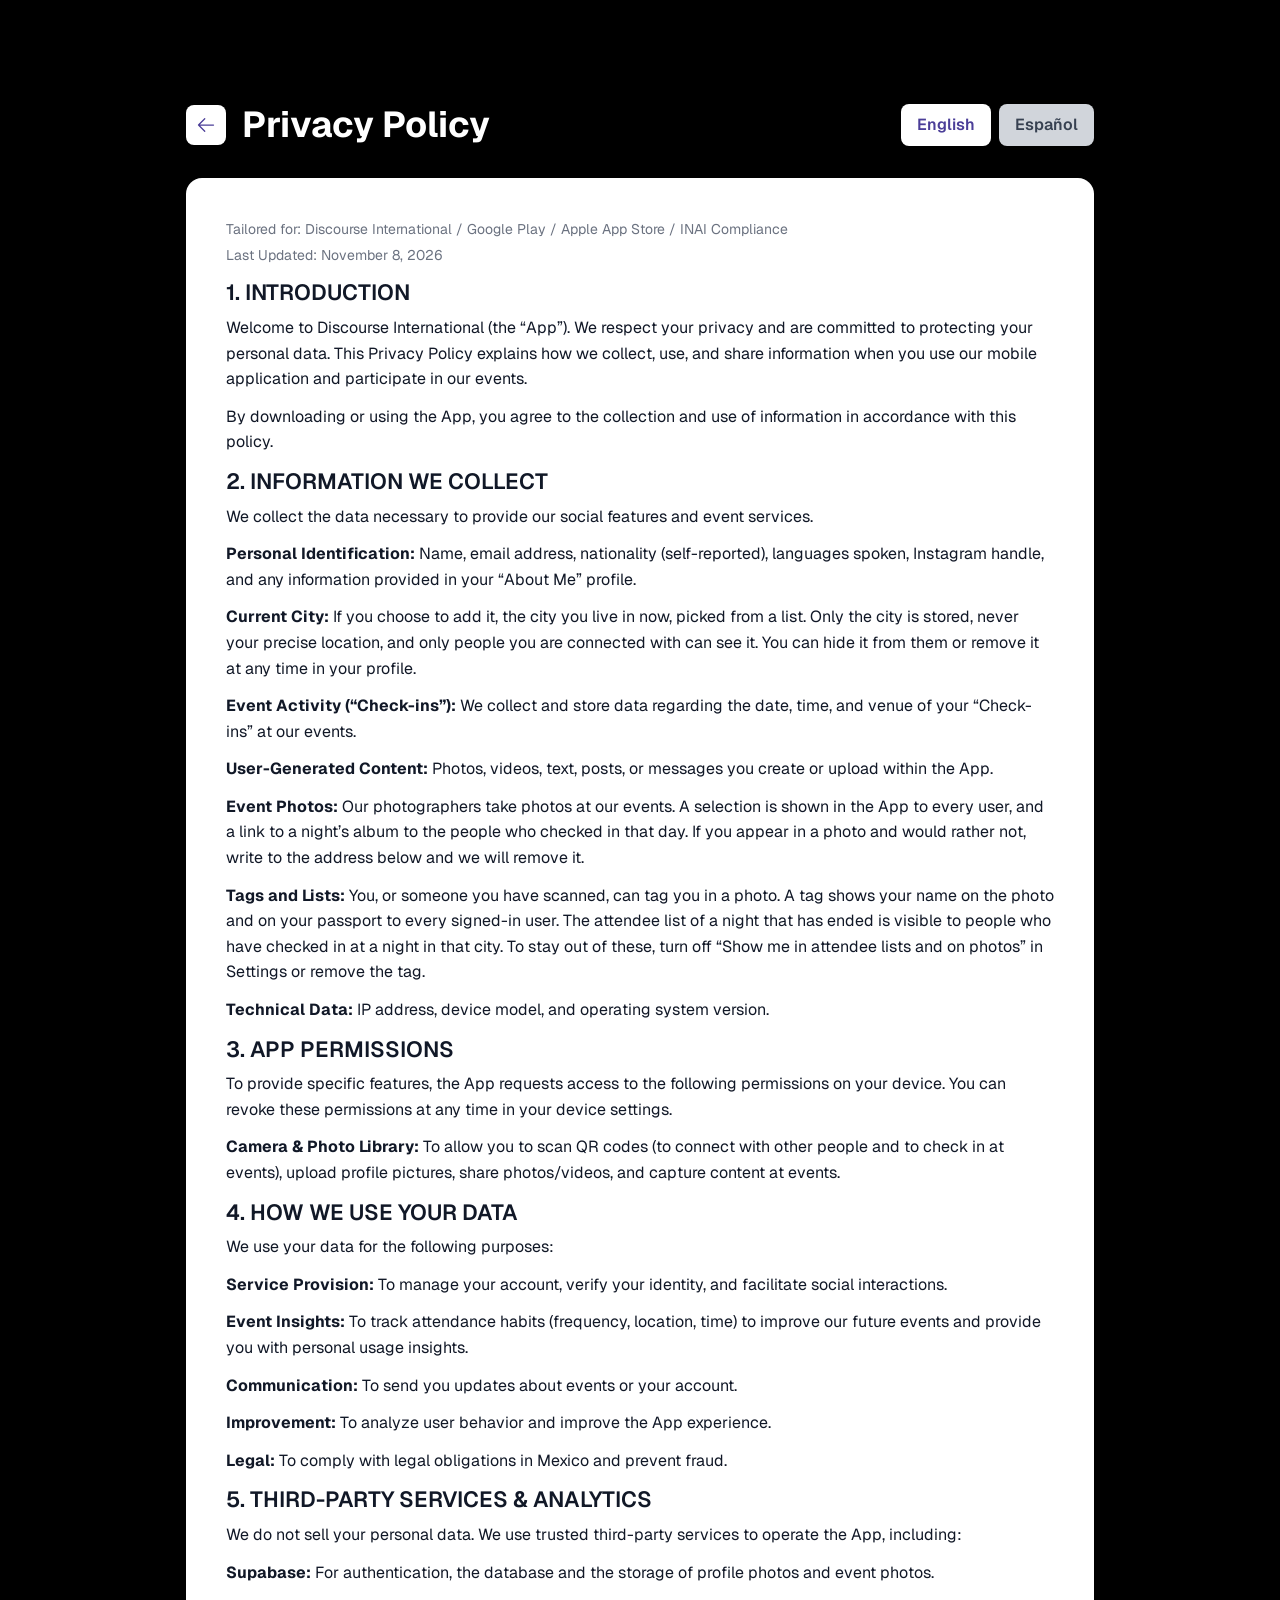
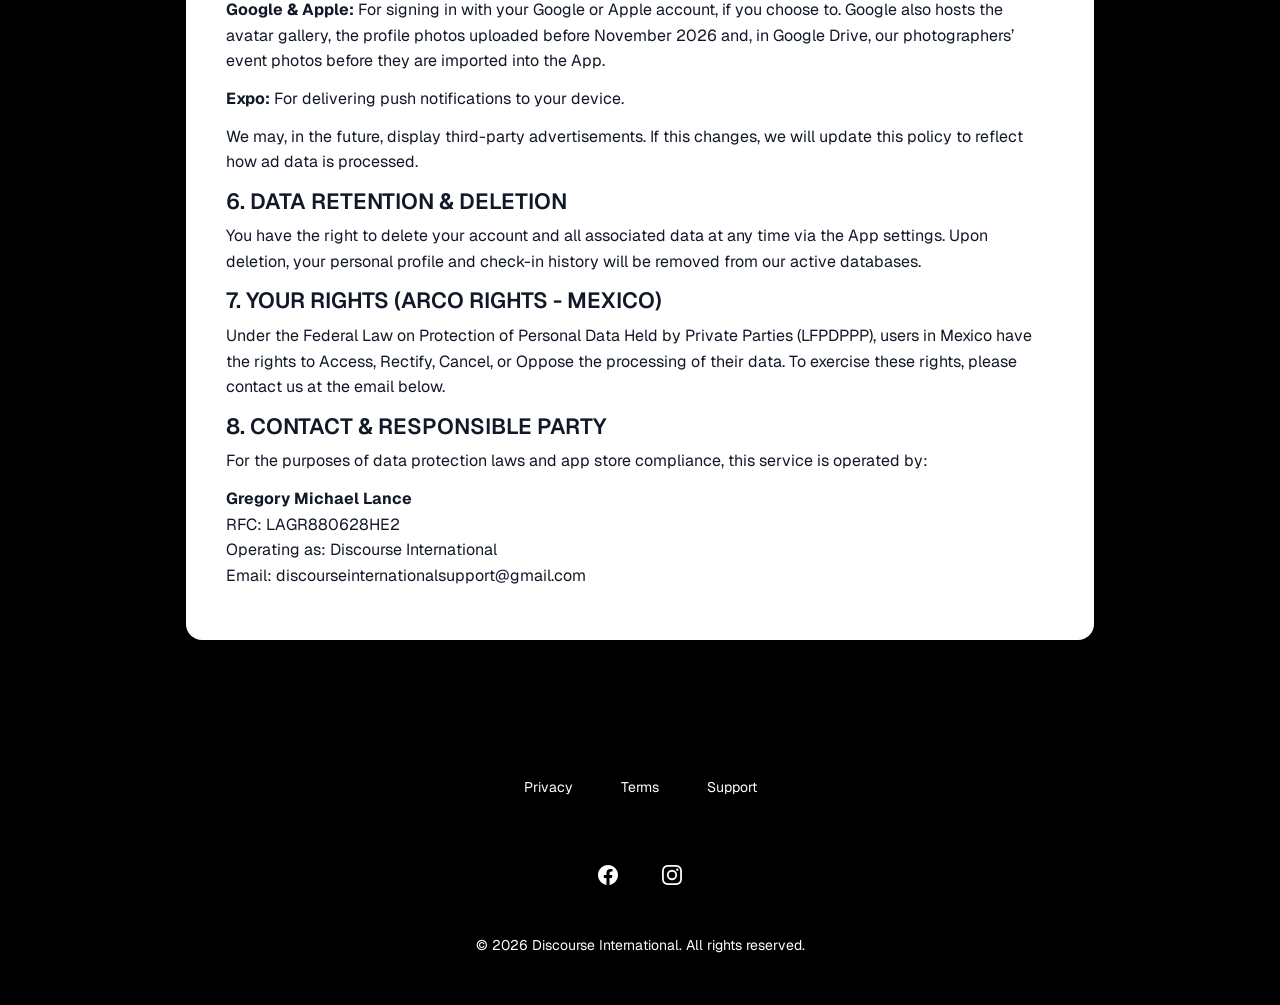
==== commit a016096b: "Invitation page for the personal QR; privacy page regenerated - 404.html: GitHub Pages serves it for" ====
--- a/privacy.html
+++ b/privacy.html
@@ -31,16 +31,18 @@
   <div class="card">
     <section data-lang="en" lang="en">
 <p class="meta">Tailored for: Discourse International / Google Play / Apple App Store / INAI Compliance</p>
-<p class="meta">Last Updated: November 5, 2026</p>
+<p class="meta">Last Updated: November 8, 2026</p>
 <h2>1. INTRODUCTION</h2>
 <p>Welcome to Discourse International (the &ldquo;App&rdquo;). We respect your privacy and are committed to protecting your personal data. This Privacy Policy explains how we collect, use, and share information when you use our mobile application and participate in our events.</p>
 <p>By downloading or using the App, you agree to the collection and use of information in accordance with this policy.</p>
 <h2>2. INFORMATION WE COLLECT</h2>
 <p>We collect the data necessary to provide our social features and event services.</p>
 <p><strong>Personal Identification:</strong> Name, email address, nationality (self-reported), languages spoken, Instagram handle, and any information provided in your &ldquo;About Me&rdquo; profile.</p>
+<p><strong>Current City:</strong> If you choose to add it, the city you live in now, picked from a list. Only the city is stored, never your precise location, and only people you are connected with can see it. You can hide it from them or remove it at any time in your profile.</p>
 <p><strong>Event Activity (&ldquo;Check-ins&rdquo;):</strong> We collect and store data regarding the date, time, and venue of your &ldquo;Check-ins&rdquo; at our events.</p>
 <p><strong>User-Generated Content:</strong> Photos, videos, text, posts, or messages you create or upload within the App.</p>
 <p><strong>Event Photos:</strong> Our photographers take photos at our events. A selection is shown in the App to every user, and a link to a night&rsquo;s album to the people who checked in that day. If you appear in a photo and would rather not, write to the address below and we will remove it.</p>
+<p><strong>Tags and Lists:</strong> You, or someone you have scanned, can tag you in a photo. A tag shows your name on the photo and on your passport to every signed-in user. The attendee list of a night that has ended is visible to people who have checked in at a night in that city. To stay out of these, turn off &ldquo;Show me in attendee lists and on photos&rdquo; in Settings or remove the tag.</p>
 <p><strong>Technical Data:</strong> IP address, device model, and operating system version.</p>
 <h2>3. APP PERMISSIONS</h2>
 <p>To provide specific features, the App requests access to the following permissions on your device. You can revoke these permissions at any time in your device settings.</p>
@@ -68,16 +70,18 @@
     </section>
     <section data-lang="es" lang="es" hidden>
 <p class="meta">Diseñado para cumplimiento con INAI, Google Play y Apple App Store.</p>
-<p class="meta">Última actualización: 5 de noviembre de 2026</p>
+<p class="meta">Última actualización: 8 de noviembre de 2026</p>
 <h2>1. INTRODUCCIÓN</h2>
 <p>Bienvenido a Discourse International (la &ldquo;App&rdquo;). Respetamos su privacidad y estamos comprometidos con la protección de sus datos personales. Este Aviso de Privacidad explica cómo recopilamos, usamos y compartimos su información cuando utiliza nuestra aplicación móvil y participa en nuestros eventos.</p>
 <p>Al descargar o utilizar la App, usted acepta la recopilación y uso de información de acuerdo con esta política.</p>
 <h2>2. INFORMACIÓN QUE RECOPILAMOS</h2>
 <p>Recopilamos los datos necesarios para proporcionar nuestras funciones sociales y servicios de eventos.</p>
 <p><strong>Identificación Personal:</strong> Nombre, correo electrónico, nacionalidad (autorreportada), idiomas que habla, usuario de Instagram y cualquier información proporcionada en la sección &ldquo;Sobre mí&rdquo; de su perfil.</p>
+<p><strong>Ciudad Actual:</strong> Si decide agregarla, la ciudad donde vive ahora, elegida de una lista. Solo se guarda la ciudad, nunca su ubicación precisa, y solo la ven las personas con las que está conectado. Puede ocultársela o quitarla en cualquier momento desde su perfil.</p>
 <p><strong>Actividad en Eventos (&ldquo;Check-ins&rdquo;):</strong> Recopilamos y almacenamos datos sobre la fecha, la hora y el lugar del evento de sus registros de asistencia (&ldquo;check-ins&rdquo;) en nuestros eventos.</p>
 <p><strong>Contenido Generado por el Usuario:</strong> Fotos, videos, texto, publicaciones o mensajes que usted crea o sube dentro de la App.</p>
 <p><strong>Fotos de Eventos:</strong> Nuestros fotógrafos toman fotos en nuestros eventos. Una selección se muestra en la App a todos los usuarios, y el enlace al álbum de una noche a las personas que hicieron check-in ese día. Si aparece en una foto y prefiere no aparecer, escríbanos a la dirección indicada abajo y la retiraremos.</p>
+<p><strong>Etiquetas y Listas:</strong> Usted o una persona que haya escaneado pueden etiquetarle en una foto. Una etiqueta muestra su nombre en la foto y en su pasaporte a todos los usuarios registrados. La lista de asistentes de una noche ya terminada es visible para quienes hayan hecho check-in en una noche de esa ciudad. Para no aparecer, desactive &ldquo;Aparecer en las listas de asistentes y en las fotos&rdquo; en Ajustes o quite la etiqueta.</p>
 <p><strong>Datos Técnicos:</strong> Dirección IP, modelo del dispositivo y versión del sistema operativo.</p>
 <h2>3. PERMISOS DE LA APP</h2>
 <p>Para proporcionar funciones específicas, la App solicita acceso a los siguientes permisos en su dispositivo. Puede revocar estos permisos en cualquier momento desde la configuración de su dispositivo.</p>
--- a/assets/site.css
+++ b/assets/site.css
@@ -61,6 +61,12 @@
 .card li { margin: 4px 0; }
 .card .meta { color: var(--muted); font-size: 14px; margin: 0 0 4px; }
 .card a { color: var(--accent); }
+.card h2 { margin: 0 0 8px; font-size: 22px; line-height: 1.3; }
+.steps { margin: 16px 0; padding-left: 20px; }
+.steps li { margin: 4px 0; }
+.stores { display: flex; flex-wrap: wrap; gap: 12px; margin-top: 20px; }
+.card a.store { display: inline-flex; align-items: center; justify-content: center; min-width: 160px; min-height: 48px; padding: 0 20px; border-radius: 999px; background: var(--accent); color: #fff; font-weight: 600; text-decoration: none; }
+.card a.store:hover { opacity: .9; }
 
 /* Support */
 .support .block { display: grid; gap: 24px; padding: 32px 0; border-top: 1px solid #e5e7eb; }
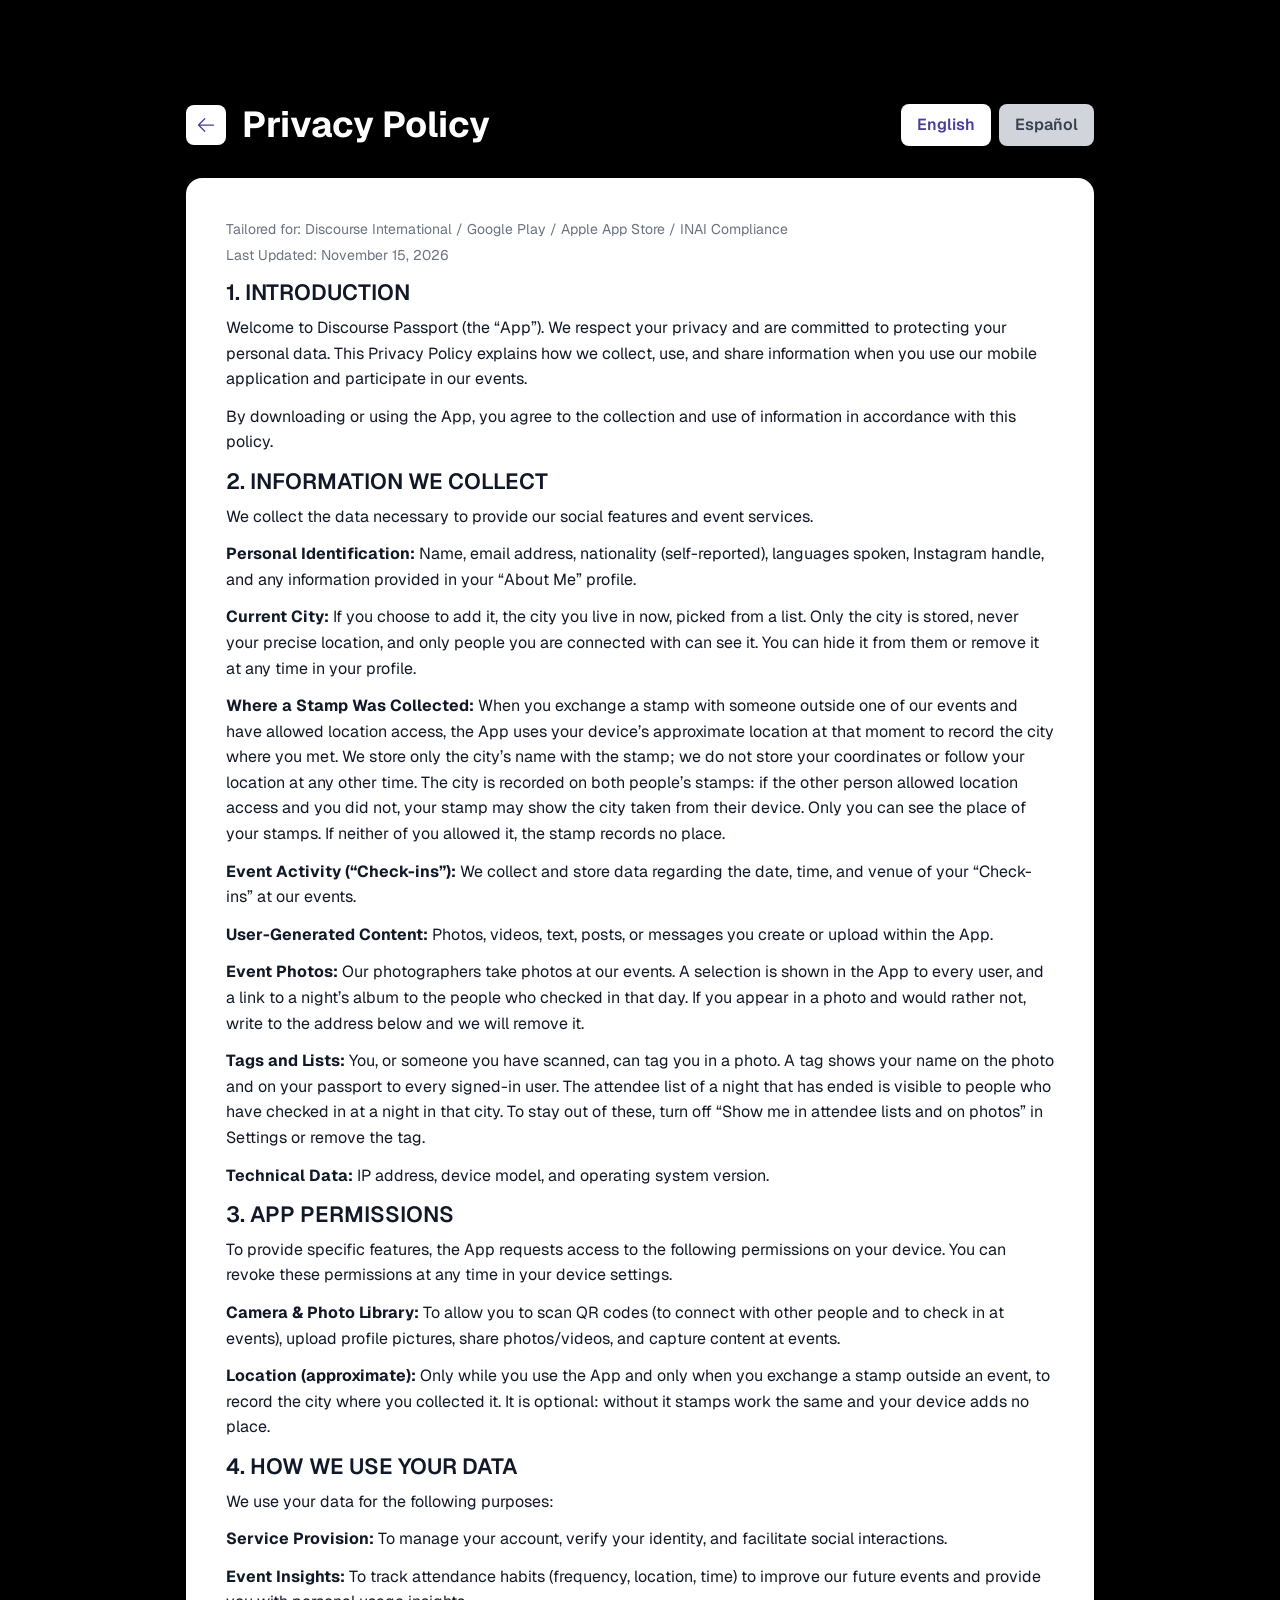
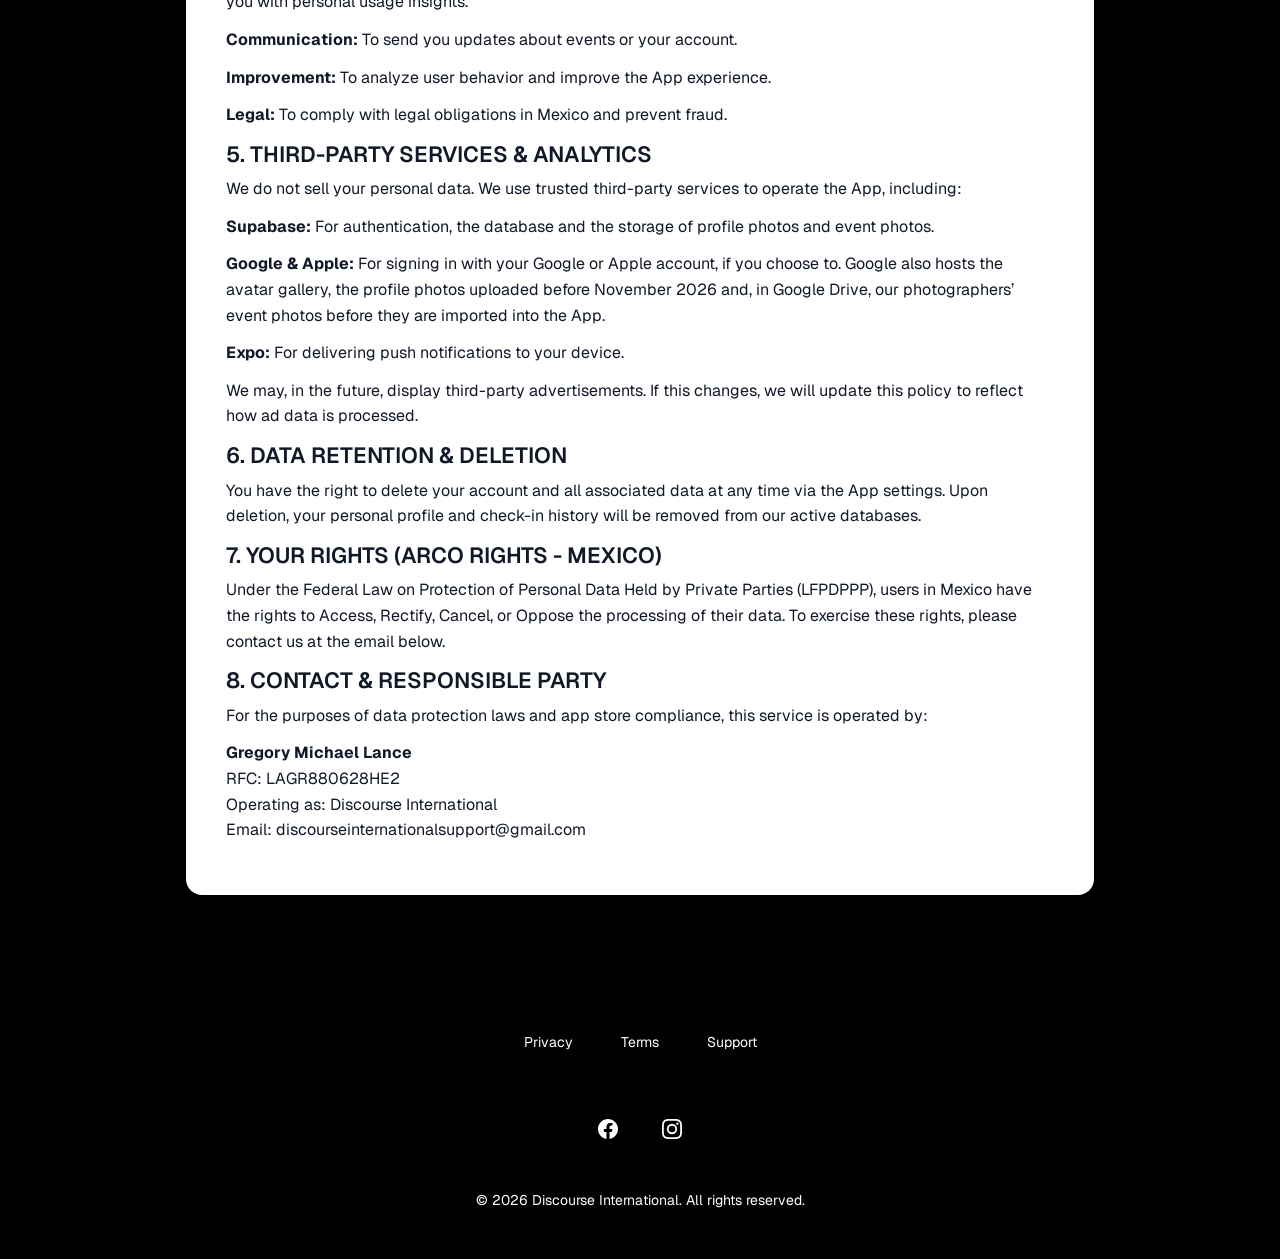
==== commit e9d8b2a0: "The app is "Discourse Passport" on the legal and invitation pages; generator reads the restyled scre" ====
--- a/privacy.html
+++ b/privacy.html
@@ -4,10 +4,10 @@
 <meta charset="utf-8">
 <meta name="viewport" content="width=device-width, initial-scale=1">
 <title>Privacy Policy · Discourse International</title>
-<meta name="description" content="Privacy policy of the Discourse International app.">
+<meta name="description" content="Privacy policy of the Discourse Passport app.">
 <link rel="canonical" href="https://discourseinternational.com/privacy">
 <meta property="og:title" content="Privacy Policy · Discourse International">
-<meta property="og:description" content="Privacy policy of the Discourse International app.">
+<meta property="og:description" content="Privacy policy of the Discourse Passport app.">
 <meta property="og:image" content="https://discourseinternational.com/assets/discourse-home.jpg">
 <meta name="theme-color" content="#000000">
 <link rel="icon" href="/favicon.ico" sizes="48x48">
@@ -31,14 +31,15 @@
   <div class="card">
     <section data-lang="en" lang="en">
 <p class="meta">Tailored for: Discourse International / Google Play / Apple App Store / INAI Compliance</p>
-<p class="meta">Last Updated: November 8, 2026</p>
+<p class="meta">Last Updated: November 15, 2026</p>
 <h2>1. INTRODUCTION</h2>
-<p>Welcome to Discourse International (the &ldquo;App&rdquo;). We respect your privacy and are committed to protecting your personal data. This Privacy Policy explains how we collect, use, and share information when you use our mobile application and participate in our events.</p>
+<p>Welcome to Discourse Passport (the &ldquo;App&rdquo;). We respect your privacy and are committed to protecting your personal data. This Privacy Policy explains how we collect, use, and share information when you use our mobile application and participate in our events.</p>
 <p>By downloading or using the App, you agree to the collection and use of information in accordance with this policy.</p>
 <h2>2. INFORMATION WE COLLECT</h2>
 <p>We collect the data necessary to provide our social features and event services.</p>
 <p><strong>Personal Identification:</strong> Name, email address, nationality (self-reported), languages spoken, Instagram handle, and any information provided in your &ldquo;About Me&rdquo; profile.</p>
 <p><strong>Current City:</strong> If you choose to add it, the city you live in now, picked from a list. Only the city is stored, never your precise location, and only people you are connected with can see it. You can hide it from them or remove it at any time in your profile.</p>
+<p><strong>Where a Stamp Was Collected:</strong> When you exchange a stamp with someone outside one of our events and have allowed location access, the App uses your device&rsquo;s approximate location at that moment to record the city where you met. We store only the city&rsquo;s name with the stamp; we do not store your coordinates or follow your location at any other time. The city is recorded on both people&rsquo;s stamps: if the other person allowed location access and you did not, your stamp may show the city taken from their device. Only you can see the place of your stamps. If neither of you allowed it, the stamp records no place.</p>
 <p><strong>Event Activity (&ldquo;Check-ins&rdquo;):</strong> We collect and store data regarding the date, time, and venue of your &ldquo;Check-ins&rdquo; at our events.</p>
 <p><strong>User-Generated Content:</strong> Photos, videos, text, posts, or messages you create or upload within the App.</p>
 <p><strong>Event Photos:</strong> Our photographers take photos at our events. A selection is shown in the App to every user, and a link to a night&rsquo;s album to the people who checked in that day. If you appear in a photo and would rather not, write to the address below and we will remove it.</p>
@@ -47,6 +48,7 @@
 <h2>3. APP PERMISSIONS</h2>
 <p>To provide specific features, the App requests access to the following permissions on your device. You can revoke these permissions at any time in your device settings.</p>
 <p><strong>Camera & Photo Library:</strong> To allow you to scan QR codes (to connect with other people and to check in at events), upload profile pictures, share photos/videos, and capture content at events.</p>
+<p><strong>Location (approximate):</strong> Only while you use the App and only when you exchange a stamp outside an event, to record the city where you collected it. It is optional: without it stamps work the same and your device adds no place.</p>
 <h2>4. HOW WE USE YOUR DATA</h2>
 <p>We use your data for the following purposes:</p>
 <p><strong>Service Provision:</strong> To manage your account, verify your identity, and facilitate social interactions.</p>
@@ -70,14 +72,15 @@
     </section>
     <section data-lang="es" lang="es" hidden>
 <p class="meta">Diseñado para cumplimiento con INAI, Google Play y Apple App Store.</p>
-<p class="meta">Última actualización: 8 de noviembre de 2026</p>
+<p class="meta">Última actualización: 15 de noviembre de 2026</p>
 <h2>1. INTRODUCCIÓN</h2>
-<p>Bienvenido a Discourse International (la &ldquo;App&rdquo;). Respetamos su privacidad y estamos comprometidos con la protección de sus datos personales. Este Aviso de Privacidad explica cómo recopilamos, usamos y compartimos su información cuando utiliza nuestra aplicación móvil y participa en nuestros eventos.</p>
+<p>Bienvenido a Discourse Passport (la &ldquo;App&rdquo;). Respetamos su privacidad y estamos comprometidos con la protección de sus datos personales. Este Aviso de Privacidad explica cómo recopilamos, usamos y compartimos su información cuando utiliza nuestra aplicación móvil y participa en nuestros eventos.</p>
 <p>Al descargar o utilizar la App, usted acepta la recopilación y uso de información de acuerdo con esta política.</p>
 <h2>2. INFORMACIÓN QUE RECOPILAMOS</h2>
 <p>Recopilamos los datos necesarios para proporcionar nuestras funciones sociales y servicios de eventos.</p>
 <p><strong>Identificación Personal:</strong> Nombre, correo electrónico, nacionalidad (autorreportada), idiomas que habla, usuario de Instagram y cualquier información proporcionada en la sección &ldquo;Sobre mí&rdquo; de su perfil.</p>
 <p><strong>Ciudad Actual:</strong> Si decide agregarla, la ciudad donde vive ahora, elegida de una lista. Solo se guarda la ciudad, nunca su ubicación precisa, y solo la ven las personas con las que está conectado. Puede ocultársela o quitarla en cualquier momento desde su perfil.</p>
+<p><strong>Lugar de un Sello:</strong> Cuando intercambia un sello con alguien fuera de uno de nuestros eventos y ha dado permiso de ubicación, la App usa la ubicación aproximada de su dispositivo en ese momento para anotar la ciudad donde se conocieron. Guardamos solo el nombre de la ciudad junto al sello; no guardamos sus coordenadas ni seguimos su ubicación en ningún otro momento. La ciudad se anota en el sello de las dos personas: si la otra persona dio permiso de ubicación y usted no, su sello puede mostrar la ciudad tomada del dispositivo de ella. Solo usted ve el lugar de sus sellos. Si ninguna de las dos dio permiso, el sello no guarda ningún lugar.</p>
 <p><strong>Actividad en Eventos (&ldquo;Check-ins&rdquo;):</strong> Recopilamos y almacenamos datos sobre la fecha, la hora y el lugar del evento de sus registros de asistencia (&ldquo;check-ins&rdquo;) en nuestros eventos.</p>
 <p><strong>Contenido Generado por el Usuario:</strong> Fotos, videos, texto, publicaciones o mensajes que usted crea o sube dentro de la App.</p>
 <p><strong>Fotos de Eventos:</strong> Nuestros fotógrafos toman fotos en nuestros eventos. Una selección se muestra en la App a todos los usuarios, y el enlace al álbum de una noche a las personas que hicieron check-in ese día. Si aparece en una foto y prefiere no aparecer, escríbanos a la dirección indicada abajo y la retiraremos.</p>
@@ -86,6 +89,7 @@
 <h2>3. PERMISOS DE LA APP</h2>
 <p>Para proporcionar funciones específicas, la App solicita acceso a los siguientes permisos en su dispositivo. Puede revocar estos permisos en cualquier momento desde la configuración de su dispositivo.</p>
 <p><strong>Cámara y Galería de Fotos:</strong> Para permitirle escanear códigos QR (para conectar con otras personas y registrar su asistencia a eventos), subir fotos de perfil, compartir fotos/videos y capturar contenido en eventos.</p>
+<p><strong>Ubicación (aproximada):</strong> Solo mientras usa la App y solo al intercambiar un sello fuera de un evento, para anotar la ciudad donde lo obtuvo. Es opcional: sin este permiso los sellos funcionan igual y su dispositivo no aporta ningún lugar.</p>
 <h2>4. USO DE SUS DATOS</h2>
 <p>Utilizamos sus datos para los siguientes fines:</p>
 <p><strong>Prestación del Servicio:</strong> Para gestionar su cuenta, verificar su identidad y facilitar interacciones sociales.</p>
--- a/assets/site.css
+++ b/assets/site.css
@@ -67,6 +67,7 @@
 .stores { display: flex; flex-wrap: wrap; gap: 12px; margin-top: 20px; }
 .card a.store { display: inline-flex; align-items: center; justify-content: center; min-width: 160px; min-height: 48px; padding: 0 20px; border-radius: 999px; background: var(--accent); color: #fff; font-weight: 600; text-decoration: none; }
 .card a.store:hover { opacity: .9; }
+.opening { margin: 0 0 20px; padding: 14px 16px; border-radius: 12px; background: #f3f1fb; color: var(--ink); }
 
 /* Support */
 .support .block { display: grid; gap: 24px; padding: 32px 0; border-top: 1px solid #e5e7eb; }
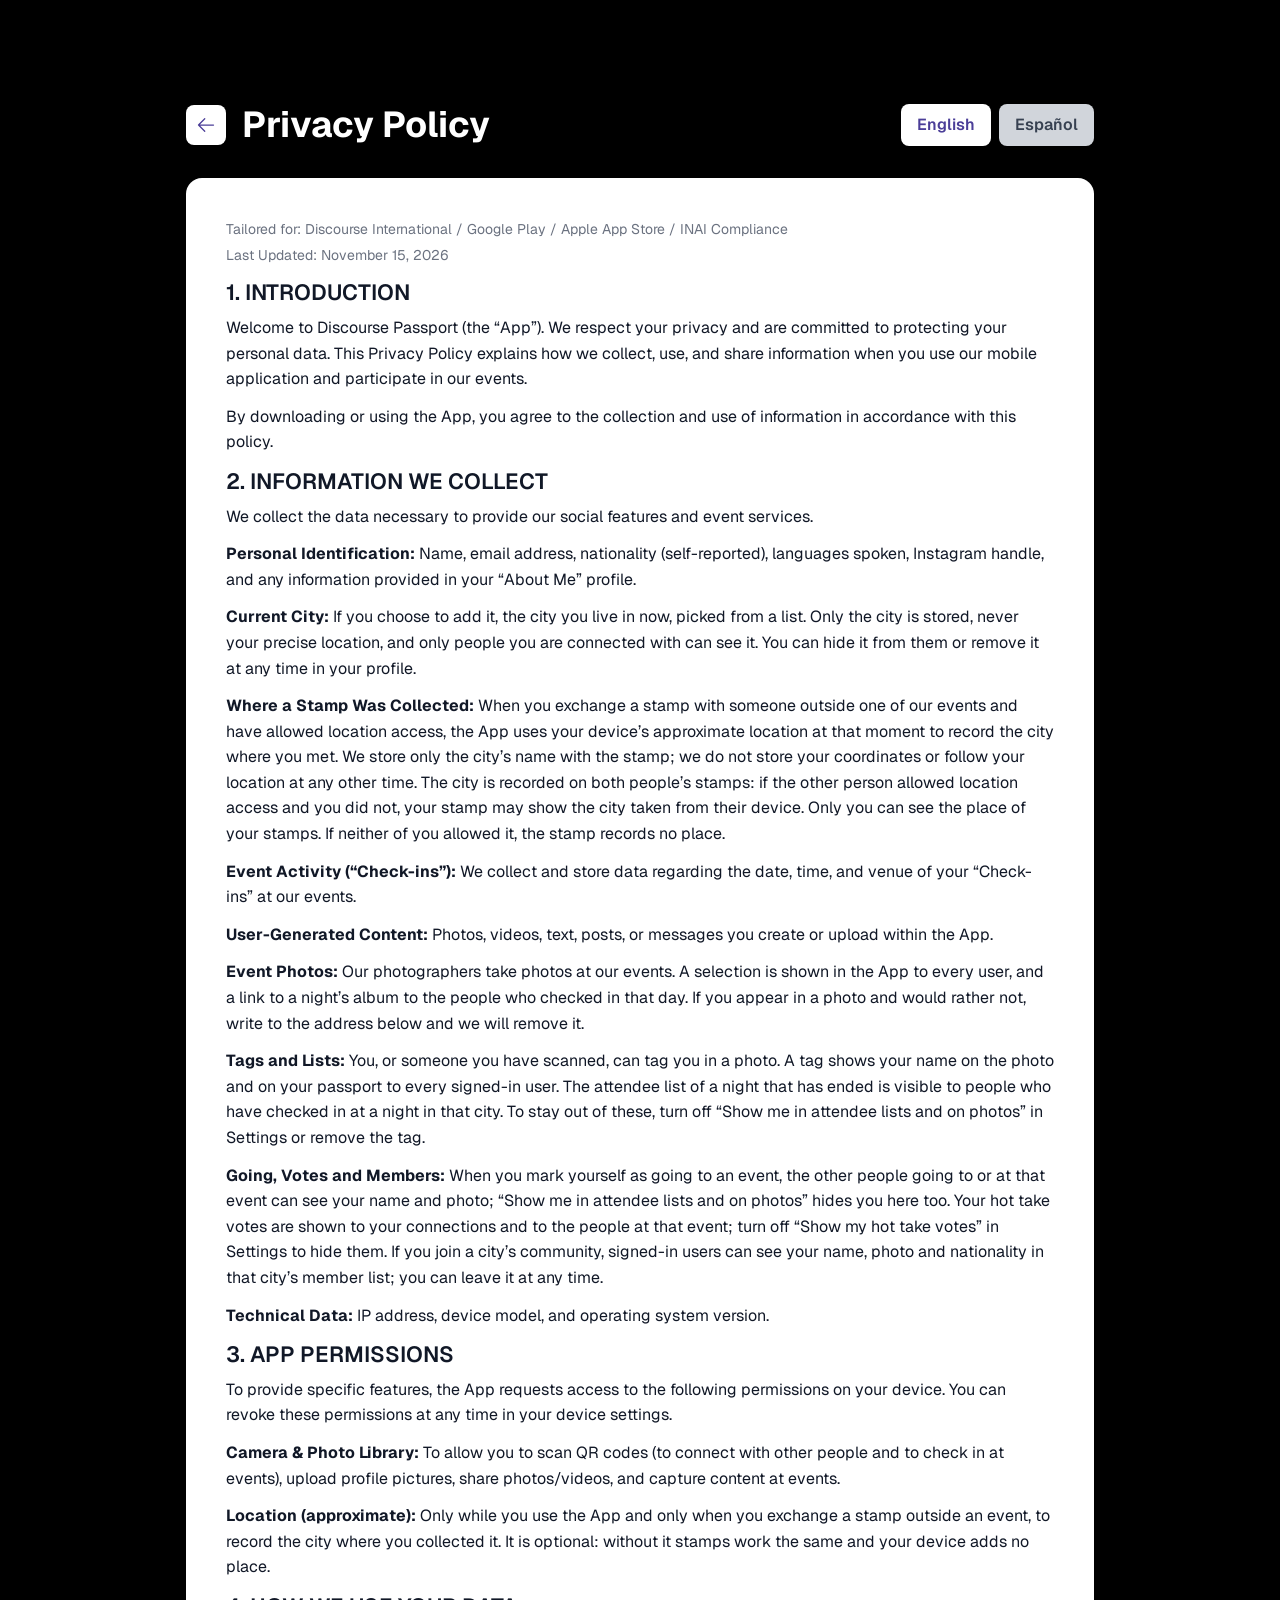
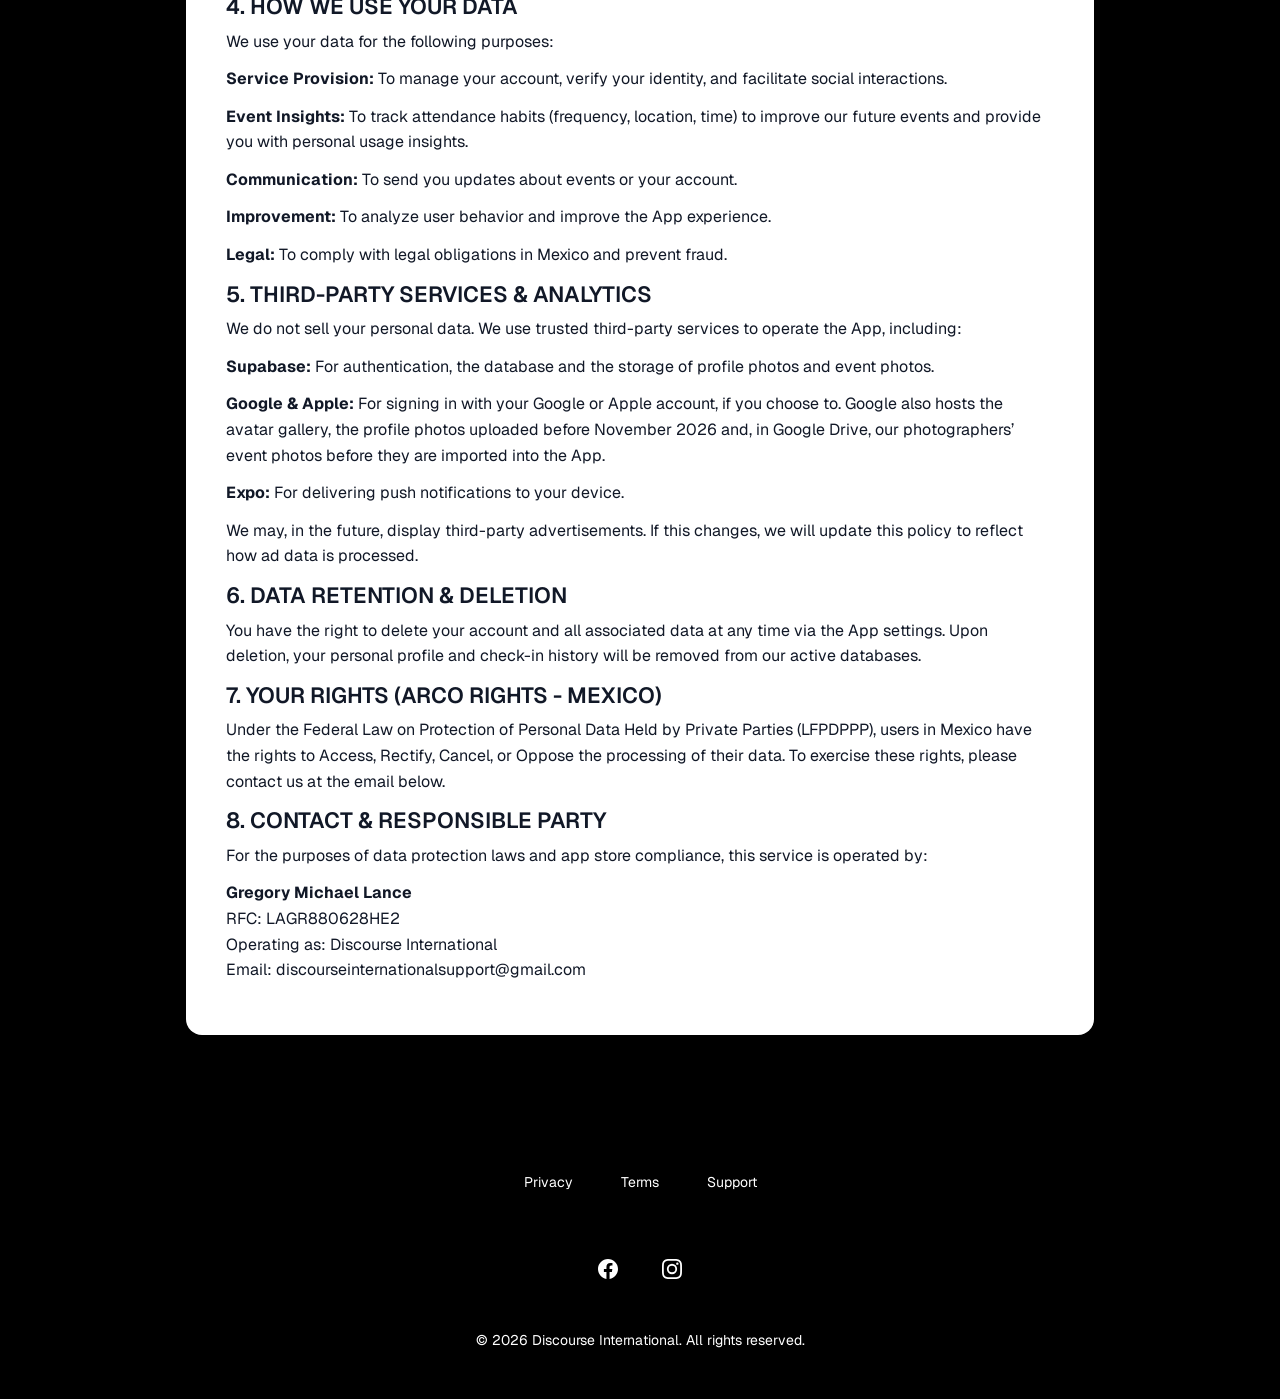
==== commit b98198ad: "Privacy: who sees you going, your hot take votes and your city membership (regenerated from the app " ====
--- a/privacy.html
+++ b/privacy.html
@@ -44,6 +44,7 @@
 <p><strong>User-Generated Content:</strong> Photos, videos, text, posts, or messages you create or upload within the App.</p>
 <p><strong>Event Photos:</strong> Our photographers take photos at our events. A selection is shown in the App to every user, and a link to a night&rsquo;s album to the people who checked in that day. If you appear in a photo and would rather not, write to the address below and we will remove it.</p>
 <p><strong>Tags and Lists:</strong> You, or someone you have scanned, can tag you in a photo. A tag shows your name on the photo and on your passport to every signed-in user. The attendee list of a night that has ended is visible to people who have checked in at a night in that city. To stay out of these, turn off &ldquo;Show me in attendee lists and on photos&rdquo; in Settings or remove the tag.</p>
+<p><strong>Going, Votes and Members:</strong> When you mark yourself as going to an event, the other people going to or at that event can see your name and photo; &ldquo;Show me in attendee lists and on photos&rdquo; hides you here too. Your hot take votes are shown to your connections and to the people at that event; turn off &ldquo;Show my hot take votes&rdquo; in Settings to hide them. If you join a city&rsquo;s community, signed-in users can see your name, photo and nationality in that city&rsquo;s member list; you can leave it at any time.</p>
 <p><strong>Technical Data:</strong> IP address, device model, and operating system version.</p>
 <h2>3. APP PERMISSIONS</h2>
 <p>To provide specific features, the App requests access to the following permissions on your device. You can revoke these permissions at any time in your device settings.</p>
@@ -85,6 +86,7 @@
 <p><strong>Contenido Generado por el Usuario:</strong> Fotos, videos, texto, publicaciones o mensajes que usted crea o sube dentro de la App.</p>
 <p><strong>Fotos de Eventos:</strong> Nuestros fotógrafos toman fotos en nuestros eventos. Una selección se muestra en la App a todos los usuarios, y el enlace al álbum de una noche a las personas que hicieron check-in ese día. Si aparece en una foto y prefiere no aparecer, escríbanos a la dirección indicada abajo y la retiraremos.</p>
 <p><strong>Etiquetas y Listas:</strong> Usted o una persona que haya escaneado pueden etiquetarle en una foto. Una etiqueta muestra su nombre en la foto y en su pasaporte a todos los usuarios registrados. La lista de asistentes de una noche ya terminada es visible para quienes hayan hecho check-in en una noche de esa ciudad. Para no aparecer, desactive &ldquo;Aparecer en las listas de asistentes y en las fotos&rdquo; en Ajustes o quite la etiqueta.</p>
+<p><strong>Asistencia, Votos y Miembros:</strong> Cuando indica que asistirá a un evento, las demás personas que asistirán o están en ese evento pueden ver su nombre y su foto; &ldquo;Aparecer en las listas de asistentes y en las fotos&rdquo; también le oculta aquí. Sus votos del hot take se muestran a sus conexiones y a las personas de ese evento; desactive &ldquo;Mostrar mis votos del hot take&rdquo; en Ajustes para ocultarlos. Si se une a la comunidad de una ciudad, los usuarios registrados pueden ver su nombre, su foto y su nacionalidad en la lista de miembros de esa ciudad; puede salir cuando quiera.</p>
 <p><strong>Datos Técnicos:</strong> Dirección IP, modelo del dispositivo y versión del sistema operativo.</p>
 <h2>3. PERMISOS DE LA APP</h2>
 <p>Para proporcionar funciones específicas, la App solicita acceso a los siguientes permisos en su dispositivo. Puede revocar estos permisos en cualquier momento desde la configuración de su dispositivo.</p>
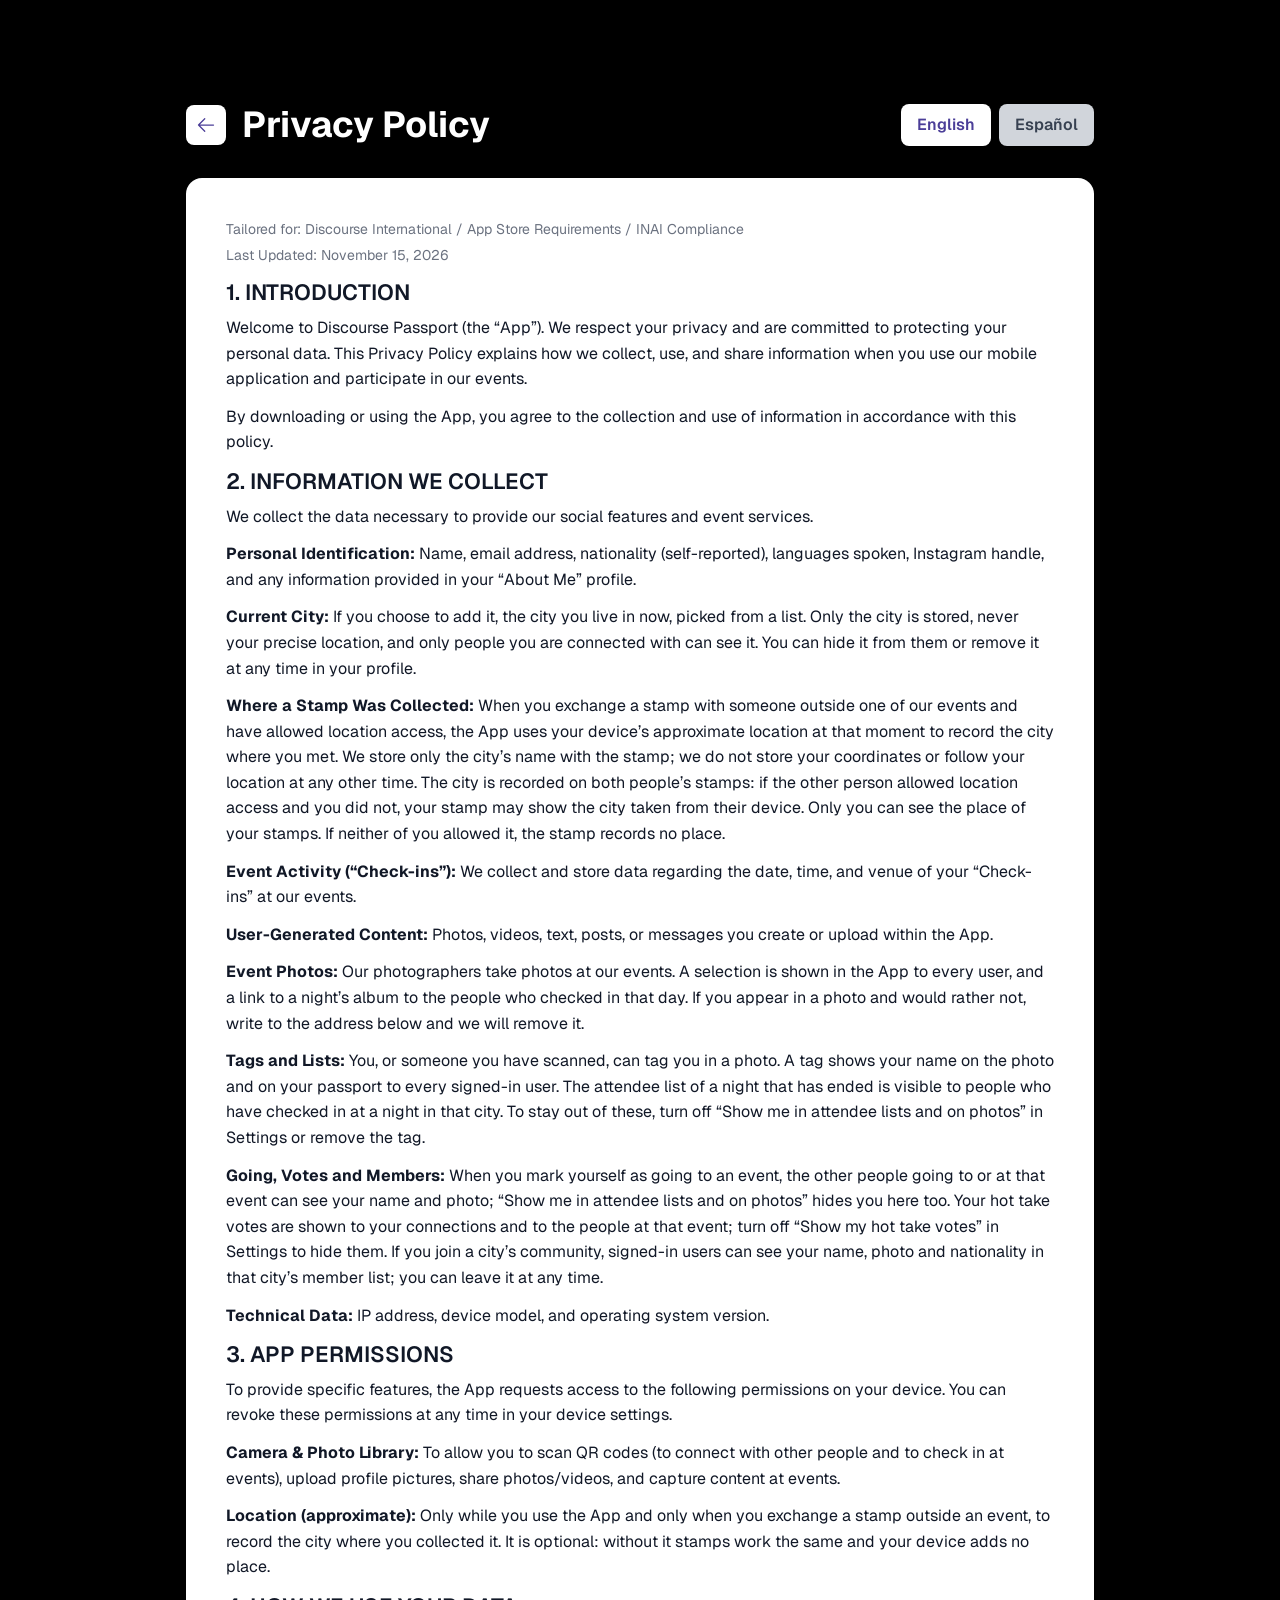
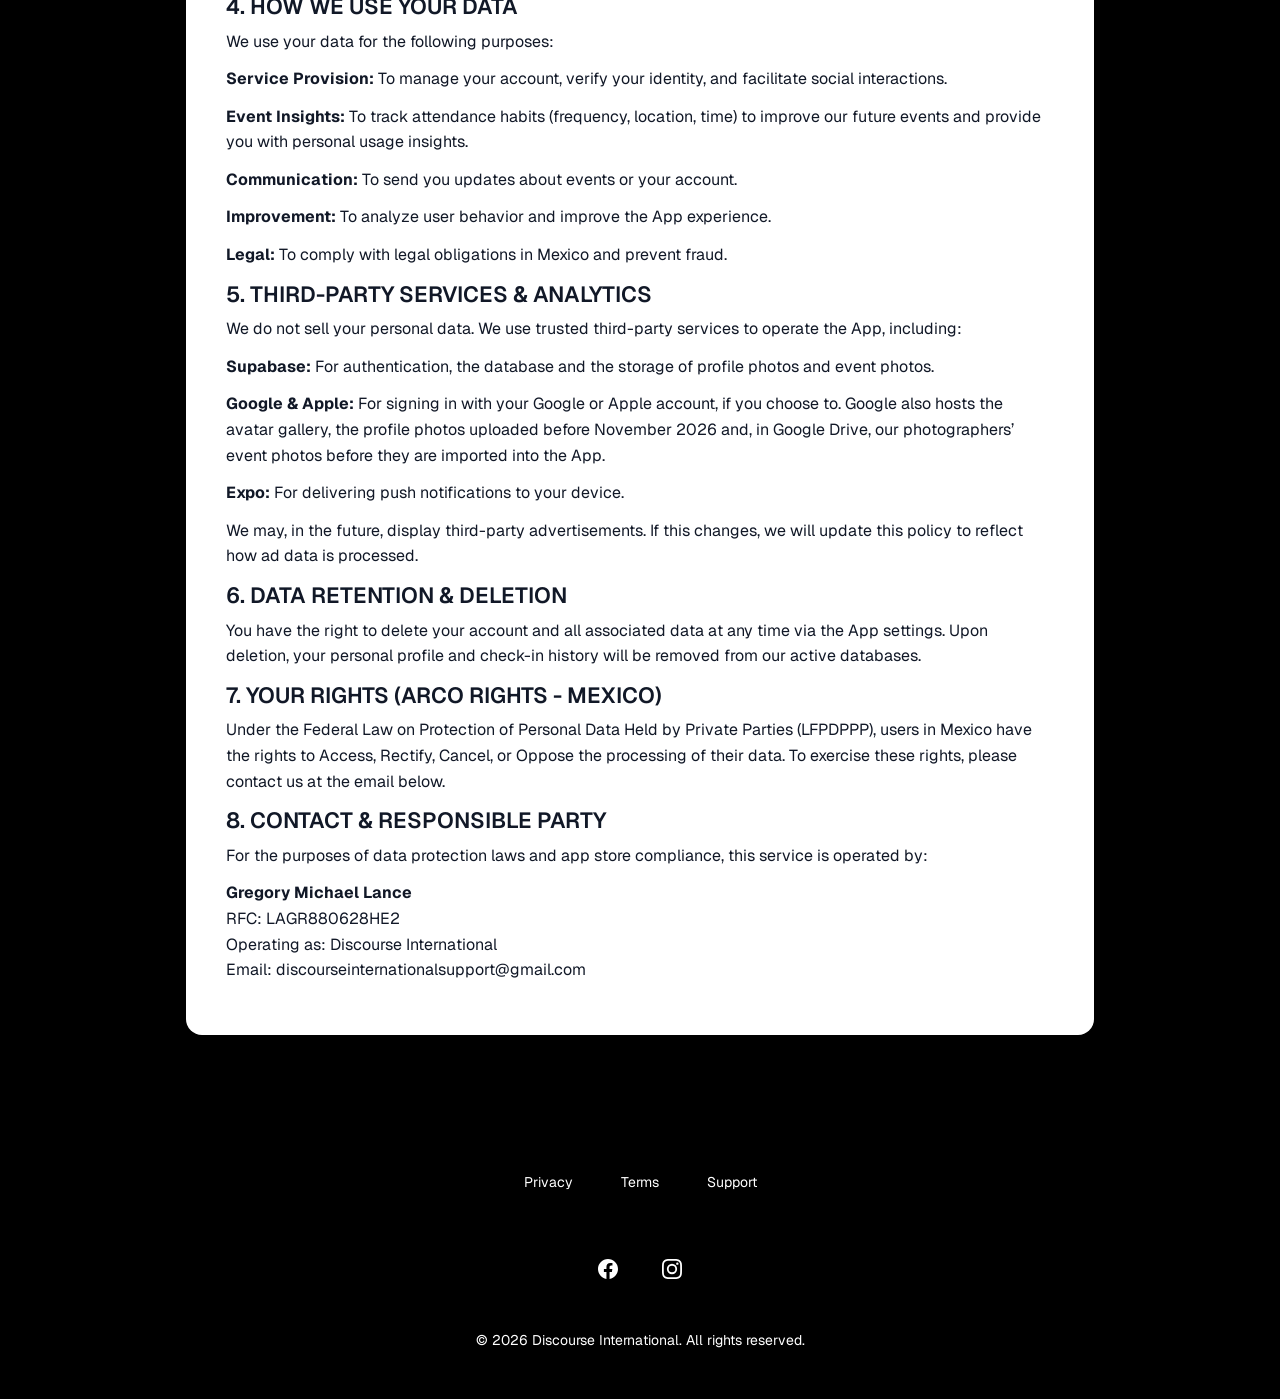
==== commit 2bbde099: "Privacy and terms: no store named (regenerated from the app screens, app 6d39b07) The app's legal sc" ====
--- a/privacy.html
+++ b/privacy.html
@@ -30,7 +30,7 @@
   </header>
   <div class="card">
     <section data-lang="en" lang="en">
-<p class="meta">Tailored for: Discourse International / Google Play / Apple App Store / INAI Compliance</p>
+<p class="meta">Tailored for: Discourse International / App Store Requirements / INAI Compliance</p>
 <p class="meta">Last Updated: November 15, 2026</p>
 <h2>1. INTRODUCTION</h2>
 <p>Welcome to Discourse Passport (the &ldquo;App&rdquo;). We respect your privacy and are committed to protecting your personal data. This Privacy Policy explains how we collect, use, and share information when you use our mobile application and participate in our events.</p>
@@ -72,7 +72,7 @@
 <p><strong>Gregory Michael Lance</strong><br>RFC: LAGR880628HE2<br>Operating as: Discourse International<br>Email: discourseinternationalsupport@gmail.com</p>
     </section>
     <section data-lang="es" lang="es" hidden>
-<p class="meta">Diseñado para cumplimiento con INAI, Google Play y Apple App Store.</p>
+<p class="meta">Diseñado para cumplimiento con el INAI y los requisitos de las tiendas de aplicaciones.</p>
 <p class="meta">Última actualización: 15 de noviembre de 2026</p>
 <h2>1. INTRODUCCIÓN</h2>
 <p>Bienvenido a Discourse Passport (la &ldquo;App&rdquo;). Respetamos su privacidad y estamos comprometidos con la protección de sus datos personales. Este Aviso de Privacidad explica cómo recopilamos, usamos y compartimos su información cuando utiliza nuestra aplicación móvil y participa en nuestros eventos.</p>
